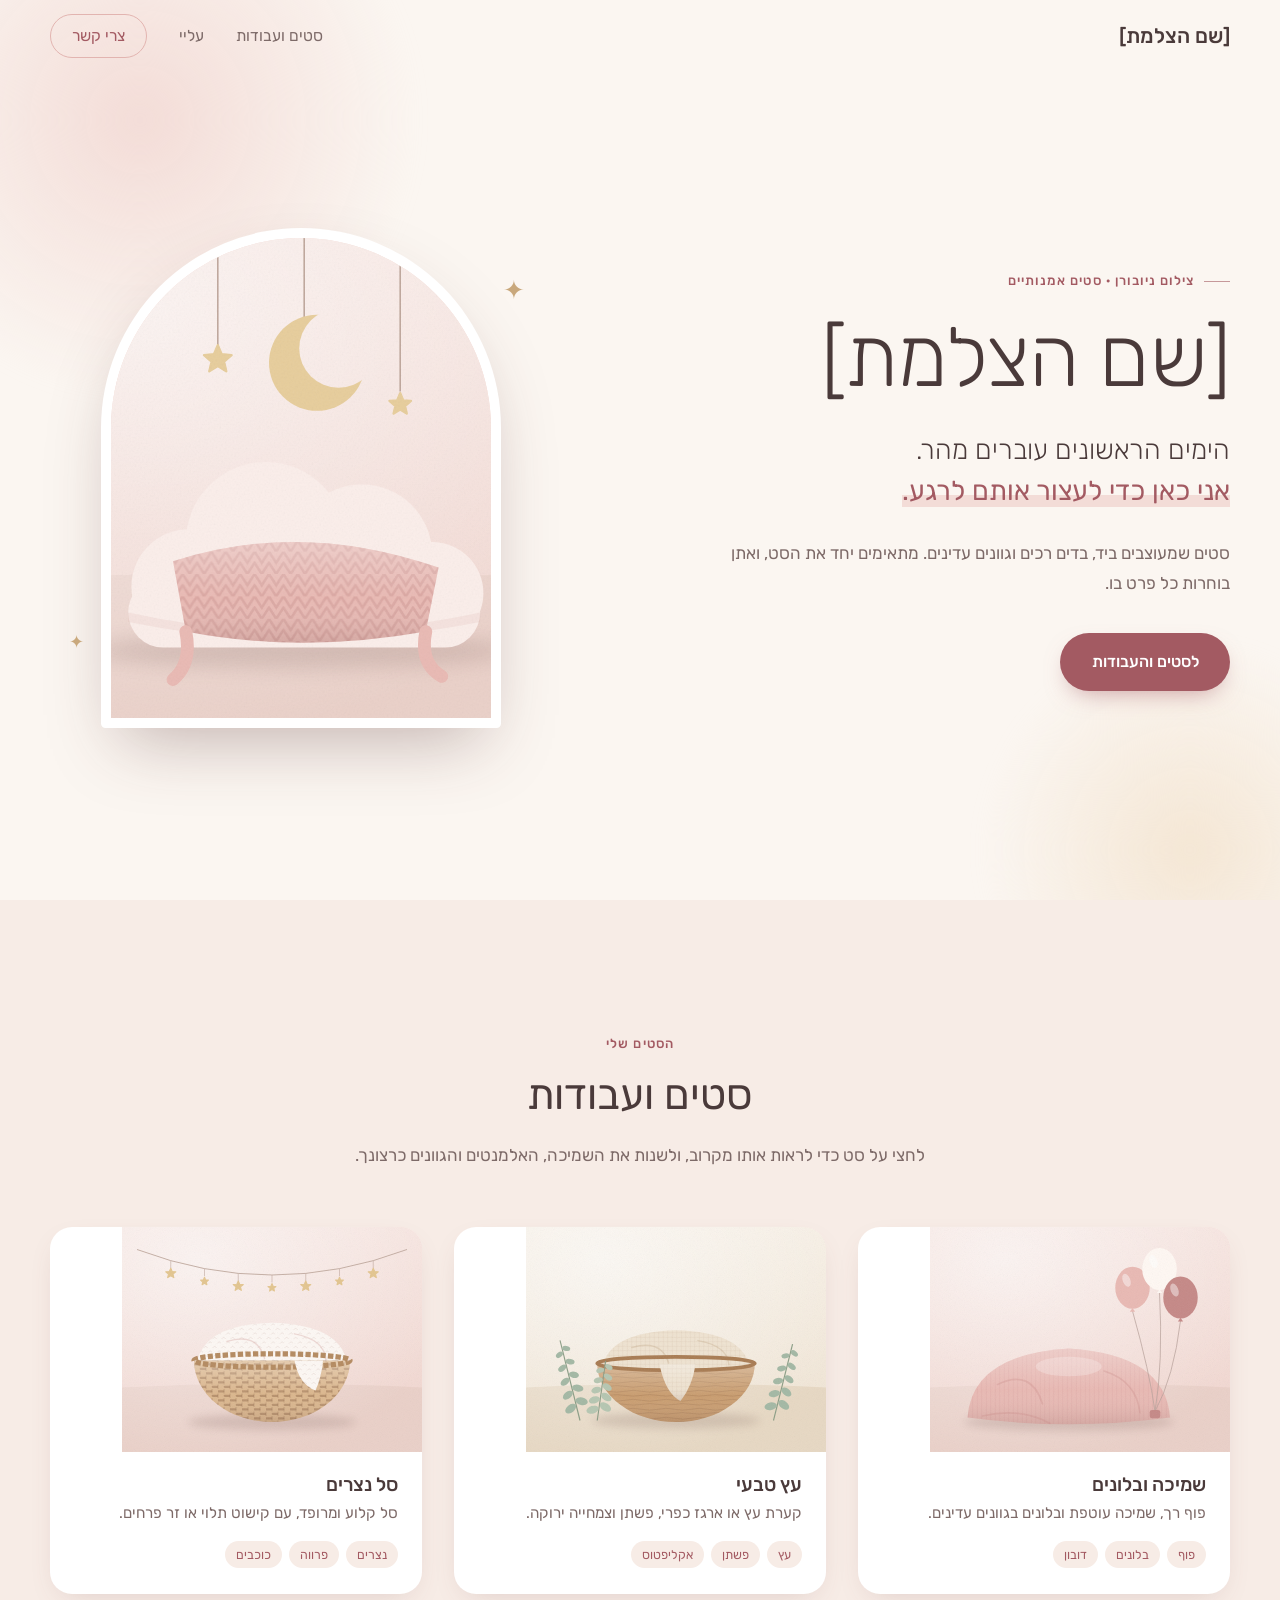
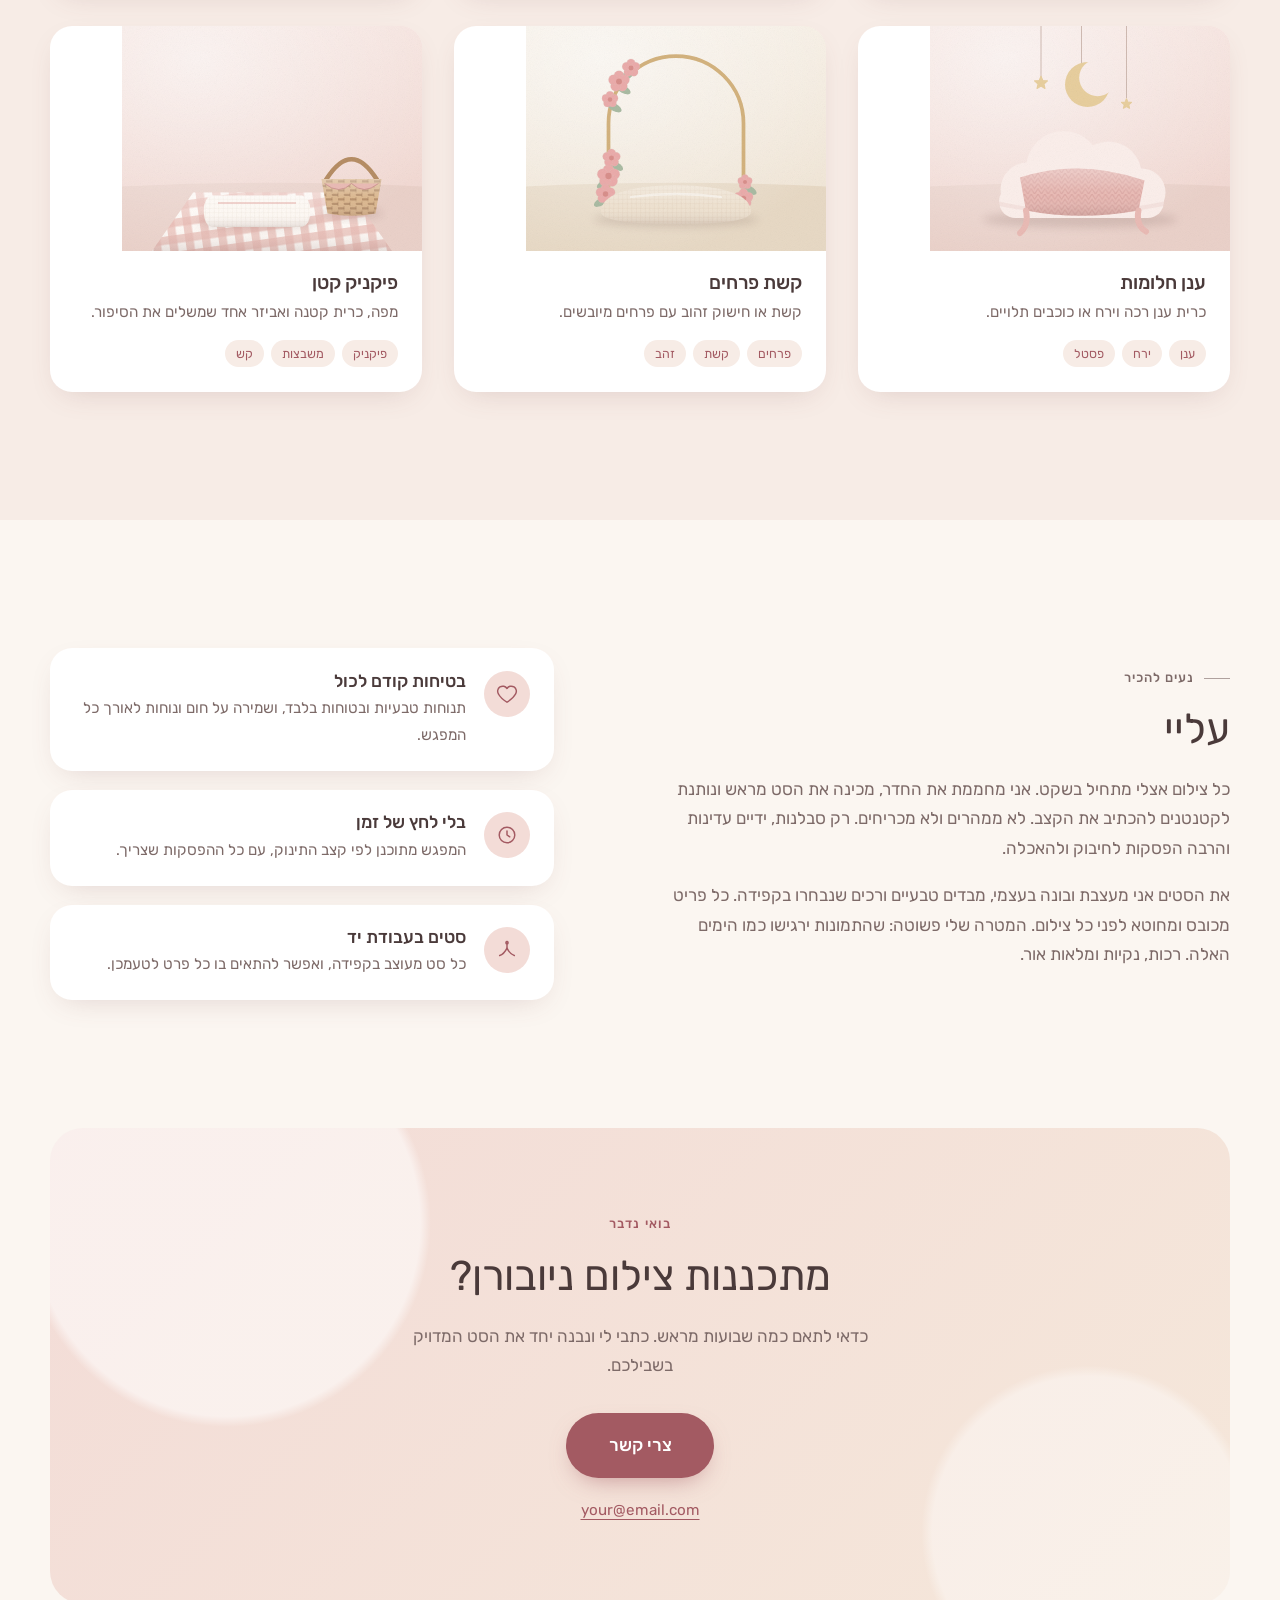
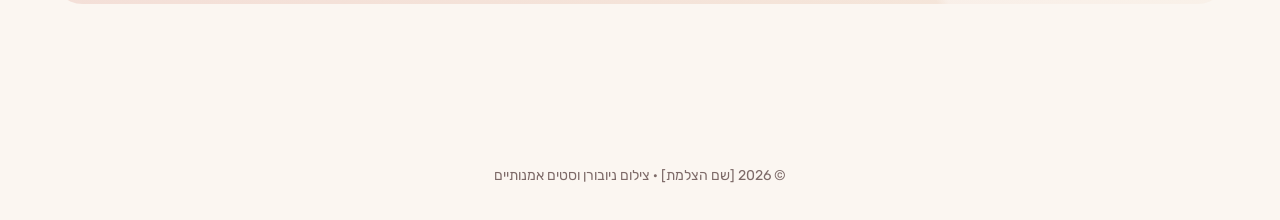
==== index.html @ 97e7984d "Add files via upload" ====
<!DOCTYPE html>
<html lang="he" dir="rtl">
<head>
  <meta charset="UTF-8">
  <meta name="viewport" content="width=device-width, initial-scale=1">
  <title>[שם הצלמת] | צילום ניובורן וסטים אמנותיים</title>
  <meta name="description" content="צילום ניובורן וסטים אמנותיים בעיצוב אישי – רגישות, סבלנות ותשומת לב לכל פרט.">
  <link rel="preconnect" href="https://fonts.googleapis.com">
  <link rel="preconnect" href="https://fonts.gstatic.com" crossorigin>
  <link href="https://fonts.googleapis.com/css2?family=Rubik:wght@300;400;500;600&display=swap" rel="stylesheet">
  <link rel="stylesheet" href="style.css">
</head>
<body>

  <!-- ===== תפריט עליון ===== -->
  <header class="site-header" id="top">
    <div class="container header-inner">
      <a href="#hero" class="brand" data-config="name">[שם הצלמת]</a>

      <button class="nav-toggle" aria-expanded="false" aria-controls="site-nav" aria-label="פתיחת תפריט">
        <span></span><span></span><span></span>
      </button>

      <nav class="site-nav" id="site-nav" aria-label="ניווט ראשי">
        <a href="#gallery">סטים ועבודות</a>
        <a href="#about">עליי</a>
        <a href="#contact" class="nav-cta">צרי קשר</a>
      </nav>
    </div>
  </header>

  <main>
    <!-- ===== פתיחה ===== -->
    <section class="hero" id="hero">
      <div class="hero-blob hero-blob--1" aria-hidden="true"></div>
      <div class="hero-blob hero-blob--2" aria-hidden="true"></div>

      <div class="container hero-inner">
        <div class="hero-text">
          <p class="eyebrow">צילום ניובורן · סטים אמנותיים</p>
          <h1 class="hero-title" data-config="name">[שם הצלמת]</h1>
          <p class="hero-lead">
            הימים הראשונים עוברים מהר.<br>
            <span class="hero-accent">אני כאן כדי לעצור אותם לרגע.</span>
          </p>
          <p class="hero-sub">
            סטים שמעוצבים ביד, בדים רכים וגוונים עדינים. מתאימים יחד את הסט, ואתן בוחרות כל פרט בו.
          </p>
          <a href="#gallery" class="btn btn-primary">לסטים והעבודות</a>
        </div>

        <div class="hero-art" aria-hidden="true">
          <div class="hero-arch" id="hero-art"></div>
          <span class="hero-star hero-star--1">✦</span>
          <span class="hero-star hero-star--2">✦</span>
        </div>
      </div>
    </section>

    <!-- ===== גלריה ===== -->
    <section class="section gallery" id="gallery">
      <div class="container">
        <header class="section-head">
          <p class="eyebrow">הסטים שלי</p>
          <h2>סטים ועבודות</h2>
          <p class="section-intro">
            לחצי על סט כדי לראות אותו מקרוב, ולשנות את השמיכה, האלמנטים והגוונים כרצונך.
          </p>
        </header>

        <div class="gallery-grid" id="gallery-grid">
          <!-- הכרטיסים נבנים אוטומטית מתוך script.js -->
        </div>
      </div>
    </section>

    <!-- ===== עליי ===== -->
    <section class="section about" id="about">
      <div class="container about-inner">
        <div class="about-text">
          <p class="eyebrow">נעים להכיר</p>
          <h2>עליי</h2>
          <p>
            כל צילום אצלי מתחיל בשקט. אני מחממת את החדר, מכינה את הסט מראש ונותנת לקטנטנים להכתיב את הקצב.
            לא ממהרים ולא מכריחים. רק סבלנות, ידיים עדינות והרבה הפסקות לחיבוק ולהאכלה.
          </p>
          <p>
            את הסטים אני מעצבת ובונה בעצמי, מבדים טבעיים ורכים שנבחרו בקפידה. כל פריט מכובס ומחוטא לפני כל צילום.
            המטרה שלי פשוטה: שהתמונות ירגישו כמו הימים האלה. רכות, נקיות ומלאות אור.
          </p>
        </div>

        <ul class="about-points">
          <li>
            <span class="point-icon" aria-hidden="true">
              <svg viewBox="0 0 24 24"><path d="M12 21s-7-4.5-9.3-9A5.3 5.3 0 0 1 12 6a5.3 5.3 0 0 1 9.3 6C19 16.5 12 21 12 21z"/></svg>
            </span>
            <div>
              <h3>בטיחות קודם לכול</h3>
              <p>תנוחות טבעיות ובטוחות בלבד, ושמירה על חום ונוחות לאורך כל המפגש.</p>
            </div>
          </li>
          <li>
            <span class="point-icon" aria-hidden="true">
              <svg viewBox="0 0 24 24"><circle cx="12" cy="12" r="8.5"/><path d="M12 7.5V12l3 2"/></svg>
            </span>
            <div>
              <h3>בלי לחץ של זמן</h3>
              <p>המפגש מתוכנן לפי קצב התינוק, עם כל ההפסקות שצריך.</p>
            </div>
          </li>
          <li>
            <span class="point-icon" aria-hidden="true">
              <svg viewBox="0 0 24 24"><path d="M4 18c4-1 6-4 8-8 2 4 4 7 8 8"/><path d="M12 10V4"/><circle cx="12" cy="4" r="1.2"/></svg>
            </span>
            <div>
              <h3>סטים בעבודת יד</h3>
              <p>כל סט מעוצב בקפידה, ואפשר להתאים בו כל פרט לטעמכן.</p>
            </div>
          </li>
        </ul>
      </div>
    </section>

    <!-- ===== צור קשר ===== -->
    <section class="section contact" id="contact">
      <div class="container contact-card">
        <p class="eyebrow">בואי נדבר</p>
        <h2>מתכננות צילום ניובורן?</h2>
        <p>
          כדאי לתאם כמה שבועות מראש. כתבי לי ונבנה יחד את הסט המדויק בשבילכם.
        </p>
        <a href="#" class="btn btn-primary btn-lg" id="contact-btn" data-mailto>צרי קשר</a>
        <p class="contact-mail"><a href="#" data-mailto data-config="email">your@email.com</a></p>
      </div>
    </section>
  </main>

  <footer class="site-footer">
    <div class="container">
      <p>© <span id="year"></span> <span data-config="name">[שם הצלמת]</span> · צילום ניובורן וסטים אמנותיים</p>
    </div>
  </footer>

  <!-- ===== חלונית מוגדלת (Modal) ===== -->
  <div class="modal" id="modal" hidden>
    <div class="modal-backdrop" data-close></div>
    <div class="modal-dialog" role="dialog" aria-modal="true" aria-labelledby="modal-title">
      <button class="modal-close" data-close aria-label="סגירת החלונית">
        <svg viewBox="0 0 24 24" aria-hidden="true"><path d="M6 6l12 12M18 6L6 18"/></svg>
      </button>

      <div class="modal-media">
        <div class="modal-visual" id="modal-visual"></div>
        <p class="modal-badge" id="modal-badge" aria-live="polite"></p>
      </div>

      <div class="modal-body">
        <p class="eyebrow" id="modal-eyebrow"></p>
        <h2 id="modal-title"></h2>
        <p class="modal-desc" id="modal-desc"></p>
        <ul class="modal-details" id="modal-details"></ul>

        <div class="customizer" id="customizer">
          <h3 class="customizer-title">התאימי את הסט</h3>
          <div id="customizer-groups"></div>
        </div>

        <div class="selection-summary">
          <span class="summary-label">הבחירות שלך:</span>
          <span id="selection-text" aria-live="polite"></span>
        </div>

        <div class="modal-actions">
          <a href="#" class="btn btn-primary" id="modal-cta">אהבתי את השילוב, לתיאום</a>
          <button type="button" class="btn btn-ghost" id="modal-reset">איפוס</button>
        </div>
      </div>
    </div>
  </div>

  <script src="script.js"></script>
</body>
</html>
---- style.css ----
/* =========================================================
   צילום ניובורן – עיצוב
   צבעים: שמנת, ורוד פודרה, ורוד עתיק
   גופן: אם הגופן "Ploni" מותקן במחשב הוא ייבחר ראשון,
         אחרת Rubik מ-Google Fonts (דומה באופיו).
   ========================================================= */

:root {
  --bg: #fbf6f1;          /* שמנת רגוע */
  --bg-alt: #f7ece6;      /* שמנת-ורדרד */
  --surface: #ffffff;
  --blush: #f3dcd7;       /* ורוד פודרה */
  --rose: #e2b4b0;        /* ורוד רך */
  --accent: #a35a62;      /* ורוד עתיק – צבע דגש */
  --accent-dark: #8a4850;
  --gold: #c9a87c;
  --text: #4a3a3a;
  --muted: #7d6a68;
  --line: #ecdcd5;

  --font: "Ploni", "Rubik", "Heebo", "Segoe UI", Arial, sans-serif;
  --radius: 22px;
  --radius-sm: 12px;
  --shadow: 0 10px 30px -12px rgba(122, 72, 72, .22);
  --shadow-lg: 0 30px 70px -20px rgba(90, 50, 50, .35);
  --header-h: 72px;
  --ease: cubic-bezier(.22, .8, .32, 1);
}

*,
*::before,
*::after { box-sizing: border-box; }

html {
  scroll-behavior: smooth;
  scroll-padding-top: var(--header-h);
  -webkit-text-size-adjust: 100%;
}

body {
  margin: 0;
  font-family: var(--font);
  font-weight: 400;
  font-size: 1.0625rem;
  line-height: 1.75;
  color: var(--text);
  background: var(--bg);
  -webkit-font-smoothing: antialiased;
}

body.no-scroll { overflow: hidden; }

img, svg { display: block; max-width: 100%; }

a { color: inherit; }

h1, h2, h3 {
  margin: 0 0 .5em;
  line-height: 1.2;
  font-weight: 500;
  color: var(--text);
}

h2 { font-size: clamp(1.9rem, 4vw, 2.6rem); font-weight: 400; }
h3 { font-size: 1.1rem; }

p { margin: 0 0 1em; }

.container {
  width: min(1180px, 100% - 2.5rem);
  margin-inline: auto;
}

.eyebrow {
  display: inline-block;
  margin-bottom: .9rem;
  font-size: .82rem;
  font-weight: 500;
  letter-spacing: .08em;
  color: var(--accent);
}

.eyebrow::before {
  content: "";
  display: inline-block;
  width: 26px;
  height: 1px;
  margin-inline-end: .6rem;
  vertical-align: middle;
  background: currentColor;
  opacity: .6;
}

/* ---------- כפתורים ---------- */
.btn {
  display: inline-flex;
  align-items: center;
  justify-content: center;
  gap: .5rem;
  padding: .85rem 1.9rem;
  border: 1.5px solid transparent;
  border-radius: 999px;
  font: inherit;
  font-weight: 500;
  font-size: 1rem;
  text-decoration: none;
  cursor: pointer;
  transition: background .25s var(--ease), color .25s var(--ease),
              transform .25s var(--ease), box-shadow .25s var(--ease);
}

.btn-primary {
  background: var(--accent);
  color: #fff;
  box-shadow: 0 10px 24px -10px rgba(163, 90, 98, .6);
}

.btn-primary:hover {
  background: var(--accent-dark);
  transform: translateY(-2px);
}

.btn-ghost {
  background: transparent;
  border-color: var(--line);
  color: var(--muted);
}

.btn-ghost:hover { border-color: var(--rose); color: var(--accent); }

.btn-lg { padding: 1rem 2.6rem; font-size: 1.1rem; }

:focus-visible {
  outline: 2px solid var(--accent);
  outline-offset: 3px;
  border-radius: 6px;
}

/* =========================================================
   תפריט עליון
   ========================================================= */
.site-header {
  position: fixed;
  inset: 0 0 auto 0;
  z-index: 50;
  height: var(--header-h);
  transition: background .3s var(--ease), box-shadow .3s var(--ease);
}

.site-header.is-scrolled {
  background: rgba(251, 246, 241, .9);
  -webkit-backdrop-filter: blur(10px);
  backdrop-filter: blur(10px);
  box-shadow: 0 1px 0 var(--line);
}

.header-inner {
  display: flex;
  align-items: center;
  justify-content: space-between;
  height: 100%;
}

.brand {
  font-size: 1.3rem;
  font-weight: 500;
  text-decoration: none;
  color: var(--text);
}

.site-nav {
  display: flex;
  align-items: center;
  gap: 2rem;
}

.site-nav a {
  position: relative;
  font-size: .98rem;
  text-decoration: none;
  color: var(--muted);
  transition: color .2s;
}

.site-nav a:not(.nav-cta)::after {
  content: "";
  position: absolute;
  inset-inline: 0;
  bottom: -4px;
  height: 1.5px;
  background: var(--accent);
  transform: scaleX(0);
  transition: transform .3s var(--ease);
}

.site-nav a:hover { color: var(--accent); }
.site-nav a:hover::after { transform: scaleX(1); }

.site-nav .nav-cta {
  padding: .45rem 1.3rem;
  border: 1.5px solid var(--rose);
  border-radius: 999px;
  color: var(--accent);
}

.site-nav .nav-cta:hover { background: var(--accent); border-color: var(--accent); color: #fff; }

.nav-toggle {
  display: none;
  width: 44px;
  height: 44px;
  padding: 0;
  border: 0;
  background: none;
  cursor: pointer;
}

.nav-toggle span {
  display: block;
  width: 22px;
  height: 1.5px;
  margin: 5px auto;
  background: var(--text);
  transition: transform .3s var(--ease), opacity .2s;
}

.nav-toggle[aria-expanded="true"] span:nth-child(1) { transform: translateY(6.5px) rotate(45deg); }
.nav-toggle[aria-expanded="true"] span:nth-child(2) { opacity: 0; }
.nav-toggle[aria-expanded="true"] span:nth-child(3) { transform: translateY(-6.5px) rotate(-45deg); }

/* =========================================================
   פתיחה
   ========================================================= */
.hero {
  position: relative;
  overflow: hidden;
  min-height: 100vh;
  min-height: 100svh;
  display: flex;
  align-items: center;
  padding: calc(var(--header-h) + 3rem) 0 4rem;
}

.hero-blob {
  position: absolute;
  border-radius: 50%;
  filter: blur(10px);
  pointer-events: none;
}

.hero-blob--1 {
  width: 560px; height: 560px;
  top: -160px; left: -140px;
  background: radial-gradient(circle, var(--blush) 0%, rgba(243, 220, 215, 0) 70%);
}

.hero-blob--2 {
  width: 420px; height: 420px;
  bottom: -160px; right: -120px;
  background: radial-gradient(circle, #f4e6d4 0%, rgba(244, 230, 212, 0) 70%);
}

.hero-inner {
  position: relative;
  display: grid;
  grid-template-columns: 1.1fr .9fr;
  align-items: center;
  gap: 4rem;
}

.hero-title {
  font-size: clamp(2.8rem, 7vw, 5.2rem);
  font-weight: 300;
  letter-spacing: -.01em;
  margin-bottom: 1.4rem;
}

.hero-lead {
  font-size: clamp(1.3rem, 2.4vw, 1.7rem);
  font-weight: 300;
  line-height: 1.5;
}

.hero-accent {
  position: relative;
  color: var(--accent);
  font-weight: 400;
  background: linear-gradient(transparent 62%, var(--blush) 62%);
}

.hero-sub {
  max-width: 34rem;
  margin-bottom: 2.2rem;
  color: var(--muted);
}

.hero-art {
  position: relative;
  justify-self: center;
  width: min(100%, 400px);
}

.hero-arch {
  aspect-ratio: 4 / 5;
  overflow: hidden;
  border-radius: 999px 999px var(--radius) var(--radius);
  box-shadow: var(--shadow-lg);
  border: 10px solid var(--surface);
  background: var(--blush);
}

.hero-arch svg { width: 100%; height: 100%; }

.hero-star {
  position: absolute;
  color: var(--gold);
  animation: twinkle 3.5s ease-in-out infinite;
}

.hero-star--1 { top: 8%; right: -6%; font-size: 1.6rem; }
.hero-star--2 { bottom: 14%; left: -8%; font-size: 1.1rem; animation-delay: 1.2s; }

@keyframes twinkle {
  0%, 100% { opacity: .35; transform: scale(.85); }
  50% { opacity: 1; transform: scale(1.1); }
}

/* =========================================================
   אזורים כלליים
   ========================================================= */
.section { padding: clamp(4.5rem, 10vw, 8rem) 0; }

.section-head {
  max-width: 40rem;
  margin: 0 auto 3.5rem;
  text-align: center;
}

.section-head .eyebrow::before { display: none; }

.section-intro { color: var(--muted); }

/* =========================================================
   גלריה
   ========================================================= */
.gallery { background: var(--bg-alt); }

.gallery-grid {
  display: grid;
  grid-template-columns: repeat(3, 1fr);
  gap: 2rem;
}

.work-card {
  display: flex;
  flex-direction: column;
  width: 100%;
  padding: 0;
  border: 0;
  border-radius: var(--radius);
  overflow: hidden;
  background: var(--surface);
  box-shadow: var(--shadow);
  font: inherit;
  color: inherit;
  text-align: right;
  cursor: pointer;
  transition: transform .4s var(--ease), box-shadow .4s var(--ease);
  opacity: 0;
  transform: translateY(24px);
}

.work-card.is-visible { opacity: 1; transform: none; }

.work-card:hover,
.work-card:focus-visible {
  transform: translateY(-6px);
  box-shadow: var(--shadow-lg);
}

.card-media {
  position: relative;
  aspect-ratio: 4 / 3;
  overflow: hidden;
  background: var(--blush);
}

.card-media > svg,
.card-media > img,
.modal-visual > svg,
.modal-visual > img {
  width: 100%;
  height: 100%;
  object-fit: cover;
  transition: transform .8s var(--ease);
}

.work-card:hover .card-media > * { transform: scale(1.05); }

.card-media .card-hint {
  position: absolute;
  bottom: 12px;
  left: 12px;
  padding: .3rem .85rem;
  border-radius: 999px;
  background: rgba(255, 255, 255, .88);
  font-size: .8rem;
  color: var(--accent);
  opacity: 0;
  transform: translateY(6px);
  transition: opacity .3s, transform .3s var(--ease);
}

.work-card:hover .card-hint,
.work-card:focus-visible .card-hint { opacity: 1; transform: none; }

.card-body { padding: 1.3rem 1.5rem 1.6rem; }

.card-body h3 { margin-bottom: .3rem; font-size: 1.2rem; }

.card-body p { margin: 0; font-size: .95rem; color: var(--muted); }

.card-tags {
  display: flex;
  flex-wrap: wrap;
  gap: .4rem;
  margin-top: .9rem;
}

.card-tags span {
  padding: .15rem .7rem;
  border-radius: 999px;
  background: var(--bg-alt);
  font-size: .78rem;
  color: var(--accent);
}

/* =========================================================
   עליי
   ========================================================= */
.about-inner {
  display: grid;
  grid-template-columns: 1.2fr 1fr;
  gap: 4.5rem;
  align-items: center;
}

.about-text p { color: var(--muted); max-width: 36rem; }

.about-points {
  display: grid;
  gap: 1.2rem;
  margin: 0;
  padding: 0;
  list-style: none;
}

.about-points li {
  display: flex;
  gap: 1.1rem;
  align-items: flex-start;
  padding: 1.4rem 1.5rem;
  border-radius: var(--radius);
  background: var(--surface);
  box-shadow: var(--shadow);
}

.about-points h3 { margin-bottom: .2rem; }
.about-points p { margin: 0; font-size: .95rem; color: var(--muted); }

.point-icon {
  flex: none;
  display: grid;
  place-items: center;
  width: 46px;
  height: 46px;
  border-radius: 50%;
  background: var(--blush);
}

.point-icon svg {
  width: 22px;
  height: 22px;
  fill: none;
  stroke: var(--accent);
  stroke-width: 1.6;
  stroke-linecap: round;
  stroke-linejoin: round;
}

/* =========================================================
   צור קשר
   ========================================================= */
.contact { padding-top: 0; }

.contact-card {
  position: relative;
  overflow: hidden;
  padding: clamp(3rem, 7vw, 5rem) 1.5rem;
  border-radius: calc(var(--radius) * 1.5);
  background:
    radial-gradient(circle at 15% 20%, rgba(255, 255, 255, .55) 0 18%, transparent 19%),
    radial-gradient(circle at 88% 85%, rgba(255, 255, 255, .4) 0 14%, transparent 15%),
    linear-gradient(135deg, var(--blush), #f5e7da);
  text-align: center;
}

.contact-card .eyebrow::before { display: none; }

.contact-card > p:not(.eyebrow):not(.contact-mail) {
  max-width: 32rem;
  margin: 0 auto 2rem;
  color: var(--muted);
}

.contact-mail { margin: 1.2rem 0 0; font-size: .95rem; }
.contact-mail a { color: var(--accent); text-underline-offset: 4px; }

.site-footer {
  padding: 2rem 0;
  text-align: center;
  font-size: .88rem;
  color: var(--muted);
}

.site-footer p { margin: 0; }

/* =========================================================
   חלונית מוגדלת
   ========================================================= */
.modal {
  position: fixed;
  inset: 0;
  z-index: 100;
  display: grid;
  place-items: center;
  padding: 1.5rem;
}

.modal[hidden] { display: none; }

.modal-backdrop {
  position: absolute;
  inset: 0;
  background: rgba(74, 52, 52, .45);
  -webkit-backdrop-filter: blur(6px);
  backdrop-filter: blur(6px);
  animation: fadeIn .3s var(--ease);
}

.modal-dialog {
  position: relative;
  display: grid;
  grid-template-columns: 1.15fr 1fr;
  width: min(1100px, 100%);
  max-height: calc(100vh - 3rem);
  max-height: calc(100dvh - 3rem);
  overflow: hidden;
  border-radius: calc(var(--radius) * 1.2);
  background: var(--bg);
  box-shadow: var(--shadow-lg);
  animation: popIn .4s var(--ease);
}

.modal.is-closing .modal-backdrop { animation: fadeOut .25s forwards; }
.modal.is-closing .modal-dialog { animation: popOut .25s forwards; }

@keyframes fadeIn { from { opacity: 0; } }
@keyframes fadeOut { to { opacity: 0; } }
@keyframes popIn { from { opacity: 0; transform: translateY(20px) scale(.97); } }
@keyframes popOut { to { opacity: 0; transform: translateY(14px) scale(.98); } }

.modal-close {
  position: absolute;
  top: 14px;
  left: 14px;
  z-index: 2;
  display: grid;
  place-items: center;
  width: 42px;
  height: 42px;
  border: 0;
  border-radius: 50%;
  background: rgba(255, 255, 255, .92);
  box-shadow: var(--shadow);
  cursor: pointer;
  transition: transform .25s var(--ease), background .2s;
}

.modal-close:hover { transform: rotate(90deg); background: #fff; }

.modal-close svg {
  width: 18px;
  height: 18px;
  fill: none;
  stroke: var(--text);
  stroke-width: 1.8;
  stroke-linecap: round;
}

.modal-media {
  display: flex;
  flex-direction: column;
  justify-content: center;
  gap: 1rem;
  padding: 2.4rem 2rem;
  background: var(--bg-alt);
}

.modal-visual {
  position: relative;
  width: 100%;
  aspect-ratio: 4 / 3;
  overflow: hidden;
  border-radius: var(--radius);
  background: var(--blush);
  box-shadow: var(--shadow);
}

.modal-visual.is-updating > * { animation: swapIn .45s var(--ease); }

@keyframes swapIn { from { opacity: .35; filter: blur(4px); } }

.modal-badge {
  margin: 0;
  font-size: .85rem;
  text-align: center;
  color: var(--muted);
}

.modal-body {
  overflow-y: auto;
  padding: 2.6rem 2.4rem 2.2rem;
  overscroll-behavior: contain;
}

.modal-body h2 { font-size: clamp(1.6rem, 3vw, 2.1rem); }

.modal-desc { color: var(--muted); }

.modal-details {
  display: flex;
  flex-wrap: wrap;
  gap: .5rem 1.4rem;
  margin: 0 0 1.6rem;
  padding: 0;
  list-style: none;
  font-size: .9rem;
}

.modal-details li::before {
  content: "✦";
  margin-inline-end: .4rem;
  font-size: .7rem;
  color: var(--gold);
}

/* ---------- מנגנון ההתאמה ---------- */
.customizer {
  padding: 1.4rem 1.4rem .4rem;
  border-radius: var(--radius);
  background: var(--surface);
  border: 1px solid var(--line);
}

.customizer-title {
  margin-bottom: 1rem;
  font-size: 1rem;
  color: var(--accent);
}

.option-group {
  margin: 0 0 1.1rem;
  padding: 0;
  border: 0;
}

.option-group legend {
  margin-bottom: .55rem;
  padding: 0;
  font-size: .9rem;
  font-weight: 500;
}

.option-choices {
  display: flex;
  flex-wrap: wrap;
  gap: .5rem;
}

.chip { position: relative; }

.chip input {
  position: absolute;
  opacity: 0;
  pointer-events: none;
}

.chip span {
  display: inline-flex;
  align-items: center;
  gap: .45rem;
  padding: .45rem 1rem;
  border: 1.5px solid var(--line);
  border-radius: 999px;
  background: var(--bg);
  font-size: .9rem;
  cursor: pointer;
  user-select: none;
  transition: border-color .2s, background .2s, color .2s;
}

.chip span:hover { border-color: var(--rose); }

.chip input:checked + span {
  border-color: var(--accent);
  background: var(--accent);
  color: #fff;
}

.chip input:focus-visible + span {
  outline: 2px solid var(--accent);
  outline-offset: 2px;
}

.swatch {
  width: 14px;
  height: 14px;
  border-radius: 50%;
  border: 1px solid rgba(0, 0, 0, .1);
}

.selection-summary {
  margin: 1.3rem 0 1.5rem;
  padding: .9rem 1.1rem;
  border-radius: var(--radius-sm);
  background: var(--bg-alt);
  font-size: .92rem;
}

.summary-label { font-weight: 500; margin-inline-end: .35rem; color: var(--accent); }

.modal-actions {
  display: flex;
  flex-wrap: wrap;
  gap: .75rem;
}

/* =========================================================
   רספונסיביות
   ========================================================= */
@media (max-width: 1024px) {
  .gallery-grid { grid-template-columns: repeat(2, 1fr); }
  .hero-inner { gap: 2.5rem; }
  .about-inner { gap: 3rem; }
}

@media (max-width: 860px) {
  .modal { padding: 0; align-items: end; }

  .modal-dialog {
    grid-template-columns: 1fr;
    grid-template-rows: auto 1fr;
    max-height: 94vh;
    max-height: 94dvh;
    border-radius: calc(var(--radius) * 1.2) calc(var(--radius) * 1.2) 0 0;
  }

  .modal-media { padding: 3.6rem 1.2rem .8rem; gap: .6rem; }
  .modal-visual { width: min(100%, 52vh); margin-inline: auto; }
  .modal-body { padding: 1.4rem 1.4rem 2rem; }
  .modal-badge { font-size: .8rem; }
  .modal-close { top: 10px; left: 10px; }

  .about-inner { grid-template-columns: 1fr; }
}

@media (max-width: 760px) {
  :root { --header-h: 64px; }

  .nav-toggle { display: block; }

  .site-nav {
    position: absolute;
    top: var(--header-h);
    inset-inline: 0;
    flex-direction: column;
    gap: 0;
    padding: .5rem 1.25rem 1.25rem;
    background: rgba(251, 246, 241, .97);
    box-shadow: 0 16px 30px -18px rgba(90, 50, 50, .35);
    opacity: 0;
    visibility: hidden;
    transform: translateY(-8px);
    transition: opacity .25s, transform .25s var(--ease), visibility .25s;
  }

  .site-nav.is-open { opacity: 1; visibility: visible; transform: none; }

  .site-nav a {
    width: 100%;
    padding: .9rem 0;
    border-bottom: 1px solid var(--line);
  }

  .site-nav a::after { display: none; }

  .site-nav .nav-cta {
    margin-top: 1rem;
    padding: .75rem;
    border-bottom: 1.5px solid var(--rose);
    text-align: center;
  }

  .site-header.menu-open { background: rgba(251, 246, 241, .97); }

  .hero { min-height: auto; padding-top: calc(var(--header-h) + 2.5rem); }

  .hero-inner { grid-template-columns: 1fr; text-align: center; }
  .hero-sub { margin-inline: auto; }
  .hero-text .eyebrow::before { display: none; }
  .hero-art { width: min(78%, 320px); order: -1; }

  .gallery-grid { grid-template-columns: 1fr; gap: 1.5rem; }
}

@media (max-width: 420px) {
  .container { width: calc(100% - 2rem); }
  .modal-actions .btn { flex: 1 1 100%; }
}

/* כבוד להעדפת צמצום אנימציות */
@media (prefers-reduced-motion: reduce) {
  html { scroll-behavior: auto; }
  *,
  *::before,
  *::after {
    animation-duration: .01ms !important;
    animation-iteration-count: 1 !important;
    transition-duration: .01ms !important;
  }
  .work-card { opacity: 1; transform: none; }
}
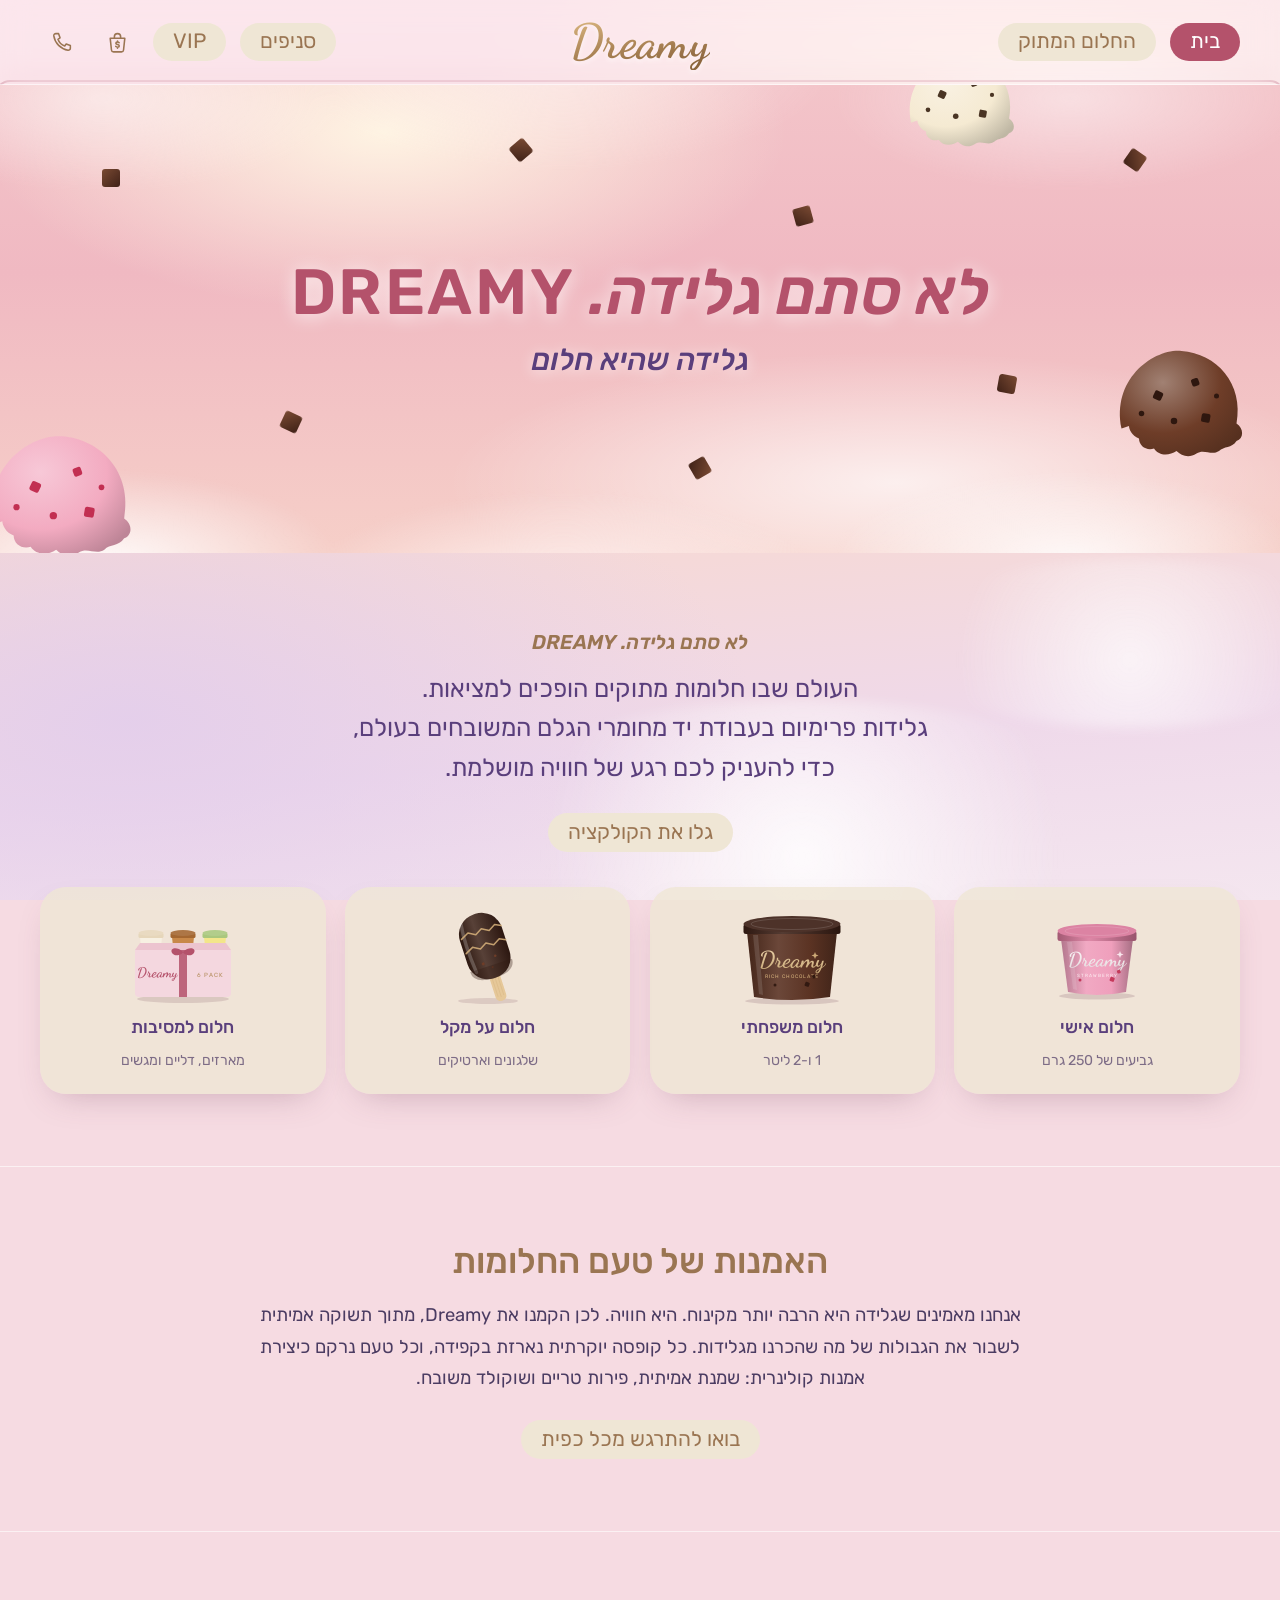
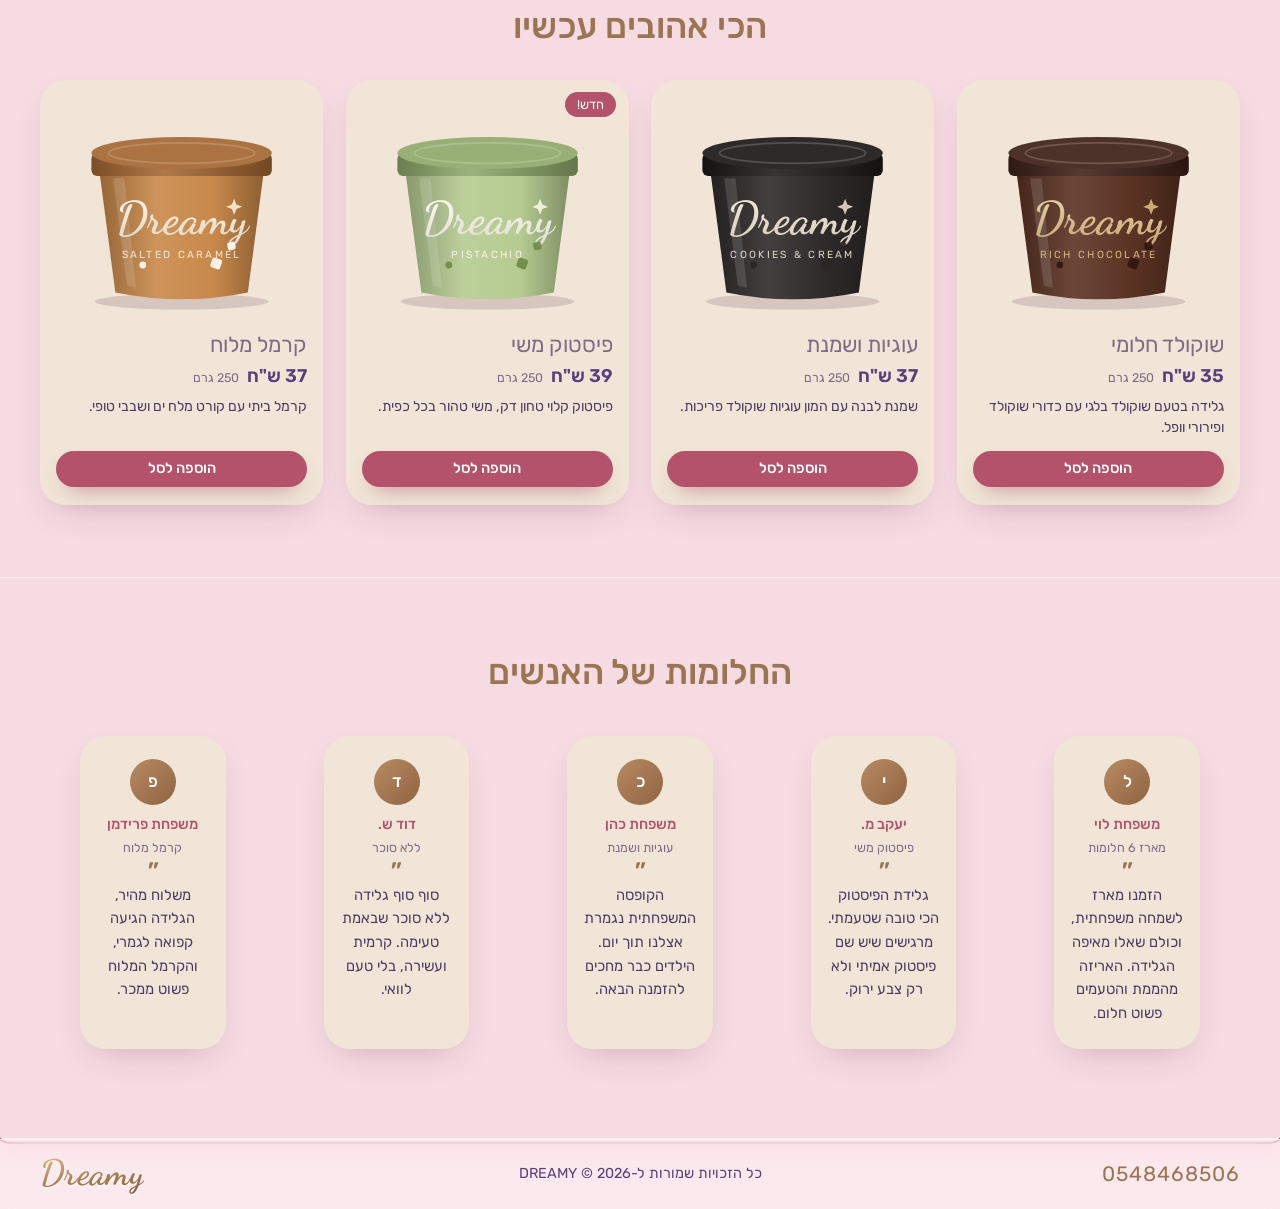
==== commit ccd2d23f: "החלפת האתר לאתר המכירות של Dreamy דף בית, חנות עם סינון ומיון, עמודי מוצר, מארזים עם בחירת טעמים, סל" ====
--- a/index.html
+++ b/index.html
@@ -3,181 +3,110 @@
 <head>
   <meta charset="UTF-8">
   <meta name="viewport" content="width=device-width, initial-scale=1">
-  <title>[שם הצלמת] | צילום ניובורן וסטים אמנותיים</title>
-  <meta name="description" content="צילום ניובורן וסטים אמנותיים בעיצוב אישי – רגישות, סבלנות ותשומת לב לכל פרט.">
+  <title>Dreamy | לא סתם גלידה. גלידה שהיא חלום</title>
+  <meta name="description" content="Dreamy – גלידות פרימיום בעבודת יד: גביעים אישיים, קופסאות משפחתיות, שלגונים ומארזים למסיבות. הזמינו אונליין.">
   <link rel="preconnect" href="https://fonts.googleapis.com">
   <link rel="preconnect" href="https://fonts.gstatic.com" crossorigin>
-  <link href="https://fonts.googleapis.com/css2?family=Rubik:wght@300;400;500;600&display=swap" rel="stylesheet">
+  <link href="https://fonts.googleapis.com/css2?family=Dancing+Script:wght@600;700&family=Rubik:ital,wght@0,300;0,400;0,500;0,600;1,500;1,600&display=swap" rel="stylesheet">
   <link rel="stylesheet" href="style.css">
 </head>
 <body>
 
+  <!-- שמיים ועננים ברקע -->
+  <div class="sky" aria-hidden="true">
+    <span class="cloud c1"></span><span class="cloud c2"></span><span class="cloud c3"></span>
+    <span class="cloud c4"></span><span class="cloud c5"></span>
+  </div>
+
   <!-- ===== תפריט עליון ===== -->
-  <header class="site-header" id="top">
-    <div class="container header-inner">
-      <a href="#hero" class="brand" data-config="name">[שם הצלמת]</a>
+  <header class="site-header">
+    <div class="header-inner">
+      <nav class="nav nav-start" aria-label="ניווט ראשי">
+        <a href="#home" class="pill" data-route="home">בית</a>
+        <a href="#shop" class="pill" data-route="shop">החלום המתוק</a>
+      </nav>
 
-      <button class="nav-toggle" aria-expanded="false" aria-controls="site-nav" aria-label="פתיחת תפריט">
-        <span></span><span></span><span></span>
-      </button>
+      <a href="#home" class="logo" aria-label="Dreamy – לדף הבית">
+        <span class="logo-text">Dreamy</span>
+      </a>
 
-      <nav class="site-nav" id="site-nav" aria-label="ניווט ראשי">
-        <a href="#gallery">סטים ועבודות</a>
-        <a href="#about">עליי</a>
-        <a href="#contact" class="nav-cta">צרי קשר</a>
+      <nav class="nav nav-end" aria-label="ניווט משני">
+        <a href="#branches" class="pill" data-route="branches">סניפים</a>
+        <a href="#vip" class="pill" data-route="vip">VIP</a>
+        <button type="button" class="icon-btn" id="cart-btn" aria-label="סל הקניות">
+          <svg viewBox="0 0 24 24" aria-hidden="true"><path d="M5 8h14l-1.2 11.2a2 2 0 0 1-2 1.8H8.2a2 2 0 0 1-2-1.8L5 8z"/><path d="M9 8V6.5a3 3 0 0 1 6 0V8"/><path d="M13.6 12.2c-.4-.5-1-.7-1.6-.7-.9 0-1.6.5-1.6 1.2 0 1.6 3.3.9 3.3 2.6 0 .7-.8 1.2-1.7 1.2-.7 0-1.3-.3-1.7-.8M12 10.6v.9M12 16.5v.9"/></svg>
+          <span class="badge" id="cart-count" hidden>0</span>
+        </button>
+        <a href="#" class="icon-btn" data-phone aria-label="התקשרו אלינו">
+          <svg viewBox="0 0 24 24" aria-hidden="true"><path d="M6.6 3.5h2.6l1.4 4-2 1.4a11 11 0 0 0 6.5 6.5l1.4-2 4 1.4v2.6a2 2 0 0 1-2.2 2A16.5 16.5 0 0 1 4.6 5.7a2 2 0 0 1 2-2.2z"/></svg>
+        </a>
+        <button type="button" class="icon-btn menu-btn" id="menu-btn" aria-expanded="false" aria-controls="mobile-nav" aria-label="פתיחת תפריט">
+          <svg viewBox="0 0 24 24" aria-hidden="true"><path d="M4 7h16M4 12h16M4 17h16"/></svg>
+        </button>
       </nav>
     </div>
+
+    <nav class="mobile-nav" id="mobile-nav" aria-label="תפריט נייד">
+      <a href="#home" class="pill" data-route="home">בית</a>
+      <a href="#shop" class="pill" data-route="shop">החלום המתוק</a>
+      <a href="#branches" class="pill" data-route="branches">סניפים</a>
+      <a href="#vip" class="pill" data-route="vip">VIP</a>
+    </nav>
   </header>
 
-  <main>
-    <!-- ===== פתיחה ===== -->
-    <section class="hero" id="hero">
-      <div class="hero-blob hero-blob--1" aria-hidden="true"></div>
-      <div class="hero-blob hero-blob--2" aria-hidden="true"></div>
+  <!-- ===== תוכן הדף (נבנה מתוך script.js) ===== -->
+  <main id="view" tabindex="-1"></main>
 
-      <div class="container hero-inner">
-        <div class="hero-text">
-          <p class="eyebrow">צילום ניובורן · סטים אמנותיים</p>
-          <h1 class="hero-title" data-config="name">[שם הצלמת]</h1>
-          <p class="hero-lead">
-            הימים הראשונים עוברים מהר.<br>
-            <span class="hero-accent">אני כאן כדי לעצור אותם לרגע.</span>
-          </p>
-          <p class="hero-sub">
-            סטים שמעוצבים ביד, בדים רכים וגוונים עדינים. מתאימים יחד את הסט, ואתן בוחרות כל פרט בו.
-          </p>
-          <a href="#gallery" class="btn btn-primary">לסטים והעבודות</a>
-        </div>
-
-        <div class="hero-art" aria-hidden="true">
-          <div class="hero-arch" id="hero-art"></div>
-          <span class="hero-star hero-star--1">✦</span>
-          <span class="hero-star hero-star--2">✦</span>
-        </div>
-      </div>
-    </section>
-
-    <!-- ===== גלריה ===== -->
-    <section class="section gallery" id="gallery">
-      <div class="container">
-        <header class="section-head">
-          <p class="eyebrow">הסטים שלי</p>
-          <h2>סטים ועבודות</h2>
-          <p class="section-intro">
-            לחצי על סט כדי לראות אותו מקרוב, ולשנות את השמיכה, האלמנטים והגוונים כרצונך.
-          </p>
-        </header>
-
-        <div class="gallery-grid" id="gallery-grid">
-          <!-- הכרטיסים נבנים אוטומטית מתוך script.js -->
-        </div>
-      </div>
-    </section>
-
-    <!-- ===== עליי ===== -->
-    <section class="section about" id="about">
-      <div class="container about-inner">
-        <div class="about-text">
-          <p class="eyebrow">נעים להכיר</p>
-          <h2>עליי</h2>
-          <p>
-            כל צילום אצלי מתחיל בשקט. אני מחממת את החדר, מכינה את הסט מראש ונותנת לקטנטנים להכתיב את הקצב.
-            לא ממהרים ולא מכריחים. רק סבלנות, ידיים עדינות והרבה הפסקות לחיבוק ולהאכלה.
-          </p>
-          <p>
-            את הסטים אני מעצבת ובונה בעצמי, מבדים טבעיים ורכים שנבחרו בקפידה. כל פריט מכובס ומחוטא לפני כל צילום.
-            המטרה שלי פשוטה: שהתמונות ירגישו כמו הימים האלה. רכות, נקיות ומלאות אור.
-          </p>
-        </div>
-
-        <ul class="about-points">
-          <li>
-            <span class="point-icon" aria-hidden="true">
-              <svg viewBox="0 0 24 24"><path d="M12 21s-7-4.5-9.3-9A5.3 5.3 0 0 1 12 6a5.3 5.3 0 0 1 9.3 6C19 16.5 12 21 12 21z"/></svg>
-            </span>
-            <div>
-              <h3>בטיחות קודם לכול</h3>
-              <p>תנוחות טבעיות ובטוחות בלבד, ושמירה על חום ונוחות לאורך כל המפגש.</p>
-            </div>
-          </li>
-          <li>
-            <span class="point-icon" aria-hidden="true">
-              <svg viewBox="0 0 24 24"><circle cx="12" cy="12" r="8.5"/><path d="M12 7.5V12l3 2"/></svg>
-            </span>
-            <div>
-              <h3>בלי לחץ של זמן</h3>
-              <p>המפגש מתוכנן לפי קצב התינוק, עם כל ההפסקות שצריך.</p>
-            </div>
-          </li>
-          <li>
-            <span class="point-icon" aria-hidden="true">
-              <svg viewBox="0 0 24 24"><path d="M4 18c4-1 6-4 8-8 2 4 4 7 8 8"/><path d="M12 10V4"/><circle cx="12" cy="4" r="1.2"/></svg>
-            </span>
-            <div>
-              <h3>סטים בעבודת יד</h3>
-              <p>כל סט מעוצב בקפידה, ואפשר להתאים בו כל פרט לטעמכן.</p>
-            </div>
-          </li>
-        </ul>
-      </div>
-    </section>
-
-    <!-- ===== צור קשר ===== -->
-    <section class="section contact" id="contact">
-      <div class="container contact-card">
-        <p class="eyebrow">בואי נדבר</p>
-        <h2>מתכננות צילום ניובורן?</h2>
-        <p>
-          כדאי לתאם כמה שבועות מראש. כתבי לי ונבנה יחד את הסט המדויק בשבילכם.
-        </p>
-        <a href="#" class="btn btn-primary btn-lg" id="contact-btn" data-mailto>צרי קשר</a>
-        <p class="contact-mail"><a href="#" data-mailto data-config="email">your@email.com</a></p>
-      </div>
-    </section>
-  </main>
-
+  <!-- ===== כותרת תחתונה ===== -->
   <footer class="site-footer">
-    <div class="container">
-      <p>© <span id="year"></span> <span data-config="name">[שם הצלמת]</span> · צילום ניובורן וסטים אמנותיים</p>
+    <div class="footer-inner">
+      <a href="#" class="footer-phone" data-phone data-config="phone">0548468506</a>
+      <p>כל הזכויות שמורות ל-DREAMY © <span id="year"></span></p>
+      <a href="#home" class="logo logo-sm" aria-label="Dreamy"><span class="logo-text">Dreamy</span></a>
     </div>
   </footer>
 
-  <!-- ===== חלונית מוגדלת (Modal) ===== -->
-  <div class="modal" id="modal" hidden>
-    <div class="modal-backdrop" data-close></div>
-    <div class="modal-dialog" role="dialog" aria-modal="true" aria-labelledby="modal-title">
-      <button class="modal-close" data-close aria-label="סגירת החלונית">
-        <svg viewBox="0 0 24 24" aria-hidden="true"><path d="M6 6l12 12M18 6L6 18"/></svg>
-      </button>
+  <!-- ===== סל קניות ===== -->
+  <div class="drawer" id="cart" hidden>
+    <div class="drawer-backdrop" data-close-cart></div>
+    <aside class="drawer-panel" role="dialog" aria-modal="true" aria-labelledby="cart-title">
+      <header class="drawer-head">
+        <h2 id="cart-title">הסל המתוק שלי</h2>
+        <button type="button" class="close-btn" data-close-cart aria-label="סגירת הסל">
+          <svg viewBox="0 0 24 24" aria-hidden="true"><path d="M6 6l12 12M18 6L6 18"/></svg>
+        </button>
+      </header>
 
-      <div class="modal-media">
-        <div class="modal-visual" id="modal-visual"></div>
-        <p class="modal-badge" id="modal-badge" aria-live="polite"></p>
-      </div>
+      <div class="drawer-body" id="cart-items"></div>
 
-      <div class="modal-body">
-        <p class="eyebrow" id="modal-eyebrow"></p>
-        <h2 id="modal-title"></h2>
-        <p class="modal-desc" id="modal-desc"></p>
-        <ul class="modal-details" id="modal-details"></ul>
-
-        <div class="customizer" id="customizer">
-          <h3 class="customizer-title">התאימי את הסט</h3>
-          <div id="customizer-groups"></div>
+      <footer class="drawer-foot" id="cart-foot">
+        <div class="totals">
+          <div><span>סכום ביניים</span><span id="cart-subtotal">0 ש"ח</span></div>
+          <div><span>משלוח</span><span id="cart-shipping">–</span></div>
+          <div class="total"><span>סה"כ לתשלום</span><span id="cart-total">0 ש"ח</span></div>
+          <p class="ship-note" id="ship-note"></p>
         </div>
 
-        <div class="selection-summary">
-          <span class="summary-label">הבחירות שלך:</span>
-          <span id="selection-text" aria-live="polite"></span>
-        </div>
+        <form class="checkout" id="checkout" novalidate>
+          <div class="seg" role="radiogroup" aria-label="אופן קבלה">
+            <label><input type="radio" name="method" value="delivery" checked><span>משלוח עד הבית</span></label>
+            <label><input type="radio" name="method" value="pickup"><span>איסוף מסניף</span></label>
+          </div>
+          <input type="text" name="name" placeholder="שם מלא" autocomplete="name" required>
+          <input type="tel" name="phone" placeholder="טלפון" autocomplete="tel" inputmode="tel" required>
+          <input type="text" name="address" placeholder="כתובת למשלוח" autocomplete="street-address" data-for="delivery">
+          <select name="branch" data-for="pickup" hidden></select>
+          <textarea name="notes" rows="2" placeholder="הערות להזמנה (לא חובה)"></textarea>
+          <p class="form-error" id="form-error" role="alert"></p>
+          <button type="submit" class="btn btn-primary btn-block">שליחת הזמנה בוואטסאפ</button>
+          <p class="pay-note">נציג יחזור אליכם לאישור ההזמנה ולתשלום.</p>
+        </form>
+      </footer>
+    </aside>
+  </div>
 
-        <div class="modal-actions">
-          <a href="#" class="btn btn-primary" id="modal-cta">אהבתי את השילוב, לתיאום</a>
-          <button type="button" class="btn btn-ghost" id="modal-reset">איפוס</button>
-        </div>
-      </div>
-    </div>
-  </div>
+  <!-- הודעה קופצת -->
+  <div class="toast" id="toast" role="status" aria-live="polite"></div>
 
   <script src="script.js"></script>
 </body>
--- a/style.css
+++ b/style.css
@@ -1,843 +1,1024 @@
 /* =========================================================
-   צילום ניובורן – עיצוב
-   צבעים: שמנת, ורוד פודרה, ורוד עתיק
-   גופן: אם הגופן "Ploni" מותקן במחשב הוא ייבחר ראשון,
-         אחרת Rubik מ-Google Fonts (דומה באופיו).
+   Dreamy – גלידה שהיא חלום
+   צבעים: ורוד שמיים, בורדו-פטל, בז' שמנת, זהב, סגול חלומי
    ========================================================= */
 
 :root {
-  --bg: #fbf6f1;          /* שמנת רגוע */
-  --bg-alt: #f7ece6;      /* שמנת-ורדרד */
-  --surface: #ffffff;
-  --blush: #f3dcd7;       /* ורוד פודרה */
-  --rose: #e2b4b0;        /* ורוד רך */
-  --accent: #a35a62;      /* ורוד עתיק – צבע דגש */
-  --accent-dark: #8a4850;
-  --gold: #c9a87c;
-  --text: #4a3a3a;
-  --muted: #7d6a68;
-  --line: #ecdcd5;
-
-  --font: "Ploni", "Rubik", "Heebo", "Segoe UI", Arial, sans-serif;
-  --radius: 22px;
-  --radius-sm: 12px;
-  --shadow: 0 10px 30px -12px rgba(122, 72, 72, .22);
-  --shadow-lg: 0 30px 70px -20px rgba(90, 50, 50, .35);
-  --header-h: 72px;
+  --maroon: #b4526b;
+  --maroon-dark: #933e56;
+  --beige: #efe6d5;
+  --beige-deep: #e3d6bf;
+  --beige-text: #9a7552;
+  --gold: #b48d5d;
+  --gold-light: #d8b47e;
+  --gold-dark: #8a643c;
+  --purple: #5a3f7c;
+  --text: #4b3c62;
+  --muted: #7d6c86;
+  --panel: rgba(255, 255, 255, .9);
+  --line: rgba(180, 82, 107, .18);
+
+  --font: "Rubik", "Assistant", "Segoe UI", Arial, sans-serif;
+  --font-logo: "Dancing Script", "Brush Script MT", cursive;
+  --radius: 26px;
+  --shadow: 0 14px 34px -16px rgba(110, 60, 90, .35);
+  --shadow-lg: 0 30px 70px -24px rgba(90, 40, 70, .45);
+  --header-h: 84px;
   --ease: cubic-bezier(.22, .8, .32, 1);
 }
 
-*,
-*::before,
-*::after { box-sizing: border-box; }
+*, *::before, *::after { box-sizing: border-box; }
 
 html {
   scroll-behavior: smooth;
-  scroll-padding-top: var(--header-h);
+  scroll-padding-top: calc(var(--header-h) + 12px);
   -webkit-text-size-adjust: 100%;
 }
 
 body {
   margin: 0;
+  min-height: 100vh;
   font-family: var(--font);
+  font-size: 1.0625rem;
+  line-height: 1.7;
+  color: var(--text);
+  background: #f6dbe2;
+  -webkit-font-smoothing: antialiased;
+}
+
+body.no-scroll { overflow: hidden; }
+
+img, svg { display: block; max-width: 100%; }
+svg text { direction: ltr; unicode-bidi: isolate; }
+a { color: inherit; text-decoration: none; }
+button { font: inherit; color: inherit; }
+h1, h2, h3 { margin: 0 0 .5em; line-height: 1.25; font-weight: 500; }
+p { margin: 0 0 1em; }
+
+:focus-visible { outline: 2.5px solid var(--maroon); outline-offset: 3px; border-radius: 10px; }
+
+.container { width: min(1200px, 100% - 2.5rem); margin-inline: auto; }
+
+/* =========================================================
+   רקע שמיים
+   ========================================================= */
+.sky {
+  position: fixed;
+  inset: 0;
+  z-index: -1;
+  overflow: hidden;
+  background:
+    radial-gradient(ellipse 60% 40% at 78% 12%, rgba(255, 240, 225, .95), transparent 70%),
+    radial-gradient(ellipse 70% 50% at 10% 80%, rgba(226, 205, 236, .85), transparent 70%),
+    linear-gradient(175deg, #f8d6df 0%, #f3cbd5 28%, #f7d9d3 55%, #efd9ea 80%, #f4e6ef 100%);
+}
+
+.cloud {
+  position: absolute;
+  border-radius: 50%;
+  background: radial-gradient(circle at 50% 60%, rgba(255, 255, 255, .85), rgba(255, 255, 255, 0) 68%);
+  filter: blur(6px);
+  animation: drift 60s linear infinite alternate;
+}
+
+.cloud.c1 { width: 620px; height: 240px; top: 6%;  right: -120px; }
+.cloud.c2 { width: 520px; height: 200px; top: 38%; left: -160px; animation-duration: 75s; }
+.cloud.c3 { width: 700px; height: 260px; bottom: -60px; right: 10%; animation-duration: 90s; }
+.cloud.c4 { width: 380px; height: 150px; top: 22%; left: 30%; opacity: .7; animation-duration: 55s; }
+.cloud.c5 { width: 460px; height: 170px; top: 62%; right: -80px; opacity: .8; animation-duration: 80s; }
+
+@keyframes drift { to { transform: translateX(-80px); } }
+
+/* =========================================================
+   כפתורים וגלולות
+   ========================================================= */
+.pill {
+  display: inline-flex;
+  align-items: center;
+  justify-content: center;
+  padding: .3rem 1.25rem;
+  border: 0;
+  border-radius: 999px;
+  background: var(--beige);
+  color: var(--beige-text);
+  font-size: 1.3rem;
   font-weight: 400;
-  font-size: 1.0625rem;
-  line-height: 1.75;
-  color: var(--text);
-  background: var(--bg);
-  -webkit-font-smoothing: antialiased;
-}
-
-body.no-scroll { overflow: hidden; }
-
-img, svg { display: block; max-width: 100%; }
-
-a { color: inherit; }
-
-h1, h2, h3 {
-  margin: 0 0 .5em;
-  line-height: 1.2;
-  font-weight: 500;
-  color: var(--text);
-}
-
-h2 { font-size: clamp(1.9rem, 4vw, 2.6rem); font-weight: 400; }
-h3 { font-size: 1.1rem; }
-
-p { margin: 0 0 1em; }
-
-.container {
-  width: min(1180px, 100% - 2.5rem);
-  margin-inline: auto;
-}
-
-.eyebrow {
-  display: inline-block;
-  margin-bottom: .9rem;
-  font-size: .82rem;
-  font-weight: 500;
-  letter-spacing: .08em;
-  color: var(--accent);
-}
-
-.eyebrow::before {
-  content: "";
-  display: inline-block;
-  width: 26px;
-  height: 1px;
-  margin-inline-end: .6rem;
-  vertical-align: middle;
-  background: currentColor;
-  opacity: .6;
-}
-
-/* ---------- כפתורים ---------- */
+  line-height: 1.4;
+  cursor: pointer;
+  transition: background .25s, color .25s, transform .25s var(--ease);
+}
+
+.pill:hover { background: var(--beige-deep); transform: translateY(-1px); }
+
+.pill.is-active,
+.pill[aria-current="page"] { background: var(--maroon); color: #fff; }
+
 .btn {
   display: inline-flex;
   align-items: center;
   justify-content: center;
   gap: .5rem;
-  padding: .85rem 1.9rem;
-  border: 1.5px solid transparent;
+  padding: .6rem 1.6rem;
+  border: 0;
   border-radius: 999px;
-  font: inherit;
+  font-size: 1.05rem;
   font-weight: 500;
-  font-size: 1rem;
-  text-decoration: none;
   cursor: pointer;
-  transition: background .25s var(--ease), color .25s var(--ease),
-              transform .25s var(--ease), box-shadow .25s var(--ease);
-}
-
-.btn-primary {
-  background: var(--accent);
+  transition: background .25s, transform .25s var(--ease), box-shadow .25s;
+}
+
+.btn-primary { background: var(--maroon); color: #fff; box-shadow: 0 10px 22px -12px rgba(147, 62, 86, .8); }
+.btn-primary:hover { background: var(--maroon-dark); transform: translateY(-2px); }
+.btn-soft { background: var(--beige); color: var(--beige-text); }
+.btn-soft:hover { background: var(--beige-deep); }
+.btn-block { width: 100%; }
+.btn-sm { padding: .35rem 1.1rem; font-size: .92rem; }
+
+.tag {
+  display: inline-flex;
+  align-items: center;
+  gap: .25rem;
+  padding: .1rem .75rem;
+  border-radius: 999px;
+  background: var(--maroon);
   color: #fff;
-  box-shadow: 0 10px 24px -10px rgba(163, 90, 98, .6);
-}
-
-.btn-primary:hover {
-  background: var(--accent-dark);
-  transform: translateY(-2px);
-}
-
-.btn-ghost {
-  background: transparent;
-  border-color: var(--line);
-  color: var(--muted);
-}
-
-.btn-ghost:hover { border-color: var(--rose); color: var(--accent); }
-
-.btn-lg { padding: 1rem 2.6rem; font-size: 1.1rem; }
-
-:focus-visible {
-  outline: 2px solid var(--accent);
-  outline-offset: 3px;
-  border-radius: 6px;
-}
+  font-size: .8rem;
+}
+
+.tag.soft { background: var(--beige); color: var(--beige-text); }
 
 /* =========================================================
    תפריט עליון
    ========================================================= */
 .site-header {
-  position: fixed;
-  inset: 0 0 auto 0;
-  z-index: 50;
+  position: sticky;
+  top: 0;
+  z-index: 40;
+  background: rgba(255, 245, 248, .55);
+  -webkit-backdrop-filter: blur(14px);
+  backdrop-filter: blur(14px);
+  border-bottom: 1px solid rgba(255, 255, 255, .6);
+}
+
+.header-inner {
+  display: grid;
+  grid-template-columns: 1fr auto 1fr;
+  align-items: center;
+  gap: 1rem;
+  width: min(1200px, 100% - 2.5rem);
   height: var(--header-h);
-  transition: background .3s var(--ease), box-shadow .3s var(--ease);
-}
-
-.site-header.is-scrolled {
-  background: rgba(251, 246, 241, .9);
-  -webkit-backdrop-filter: blur(10px);
-  backdrop-filter: blur(10px);
-  box-shadow: 0 1px 0 var(--line);
-}
-
-.header-inner {
-  display: flex;
-  align-items: center;
-  justify-content: space-between;
-  height: 100%;
-}
-
-.brand {
-  font-size: 1.3rem;
-  font-weight: 500;
-  text-decoration: none;
-  color: var(--text);
-}
-
-.site-nav {
-  display: flex;
-  align-items: center;
-  gap: 2rem;
-}
-
-.site-nav a {
+  margin-inline: auto;
+}
+
+.nav { display: flex; align-items: center; gap: .9rem; }
+.nav-end { justify-content: flex-end; }
+
+.logo { display: inline-block; text-align: center; }
+
+.logo-text {
+  font-family: var(--font-logo);
+  font-weight: 700;
+  font-size: 3rem;
+  line-height: 1;
+  letter-spacing: .01em;
+  background: linear-gradient(170deg, var(--gold-light) 10%, var(--gold) 45%, var(--gold-dark) 90%);
+  -webkit-background-clip: text;
+  background-clip: text;
+  color: transparent;
+  filter: drop-shadow(0 2px 2px rgba(255, 255, 255, .6));
+}
+
+.logo img { height: 56px; width: auto; }
+
+.icon-btn {
   position: relative;
-  font-size: .98rem;
-  text-decoration: none;
-  color: var(--muted);
-  transition: color .2s;
-}
-
-.site-nav a:not(.nav-cta)::after {
-  content: "";
-  position: absolute;
-  inset-inline: 0;
-  bottom: -4px;
-  height: 1.5px;
-  background: var(--accent);
-  transform: scaleX(0);
-  transition: transform .3s var(--ease);
-}
-
-.site-nav a:hover { color: var(--accent); }
-.site-nav a:hover::after { transform: scaleX(1); }
-
-.site-nav .nav-cta {
-  padding: .45rem 1.3rem;
-  border: 1.5px solid var(--rose);
-  border-radius: 999px;
-  color: var(--accent);
-}
-
-.site-nav .nav-cta:hover { background: var(--accent); border-color: var(--accent); color: #fff; }
-
-.nav-toggle {
-  display: none;
-  width: 44px;
-  height: 44px;
+  display: grid;
+  place-items: center;
+  width: 42px;
+  height: 42px;
   padding: 0;
   border: 0;
-  background: none;
+  border-radius: 50%;
+  background: transparent;
   cursor: pointer;
-}
-
-.nav-toggle span {
-  display: block;
-  width: 22px;
-  height: 1.5px;
-  margin: 5px auto;
-  background: var(--text);
-  transition: transform .3s var(--ease), opacity .2s;
-}
-
-.nav-toggle[aria-expanded="true"] span:nth-child(1) { transform: translateY(6.5px) rotate(45deg); }
-.nav-toggle[aria-expanded="true"] span:nth-child(2) { opacity: 0; }
-.nav-toggle[aria-expanded="true"] span:nth-child(3) { transform: translateY(-6.5px) rotate(-45deg); }
+  transition: background .2s;
+}
+
+.icon-btn:hover { background: rgba(255, 255, 255, .6); }
+
+.icon-btn svg {
+  width: 25px;
+  height: 25px;
+  fill: none;
+  stroke: var(--beige-text);
+  stroke-width: 1.5;
+  stroke-linecap: round;
+  stroke-linejoin: round;
+}
+
+.badge {
+  position: absolute;
+  top: 1px;
+  left: 0;
+  min-width: 19px;
+  height: 19px;
+  padding: 0 5px;
+  border-radius: 999px;
+  background: var(--maroon);
+  color: #fff;
+  font-size: .72rem;
+  font-weight: 600;
+  line-height: 19px;
+  text-align: center;
+}
+
+.badge.bump { animation: bump .45s var(--ease); }
+@keyframes bump { 40% { transform: scale(1.4); } }
+
+.menu-btn { display: none; }
+.mobile-nav { display: none; }
 
 /* =========================================================
-   פתיחה
+   דף הבית
    ========================================================= */
 .hero {
   position: relative;
   overflow: hidden;
-  min-height: 100vh;
-  min-height: 100svh;
-  display: flex;
-  align-items: center;
-  padding: calc(var(--header-h) + 3rem) 0 4rem;
-}
-
-.hero-blob {
+  height: clamp(320px, 52vh, 520px);
+  display: grid;
+  place-items: center;
+  text-align: center;
+  background:
+    radial-gradient(ellipse 45% 55% at 30% 10%, rgba(255, 246, 228, .95), transparent 70%),
+    radial-gradient(ellipse 50% 40% at 70% 85%, rgba(255, 255, 255, .7), transparent 70%),
+    linear-gradient(180deg, #f3c4c9 0%, #f0b9c2 40%, #f6cfc8 100%);
+}
+
+.hero::before,
+.hero::after {
+  content: "";
   position: absolute;
-  border-radius: 50%;
-  filter: blur(10px);
-  pointer-events: none;
-}
-
-.hero-blob--1 {
-  width: 560px; height: 560px;
-  top: -160px; left: -140px;
-  background: radial-gradient(circle, var(--blush) 0%, rgba(243, 220, 215, 0) 70%);
-}
-
-.hero-blob--2 {
-  width: 420px; height: 420px;
-  bottom: -160px; right: -120px;
-  background: radial-gradient(circle, #f4e6d4 0%, rgba(244, 230, 212, 0) 70%);
-}
-
-.hero-inner {
-  position: relative;
-  display: grid;
-  grid-template-columns: 1.1fr .9fr;
-  align-items: center;
-  gap: 4rem;
-}
+  inset: auto -10% -30% -10%;
+  height: 70%;
+  background:
+    radial-gradient(ellipse 22% 40% at 15% 60%, rgba(255, 255, 255, .9), transparent 70%),
+    radial-gradient(ellipse 25% 45% at 45% 70%, rgba(255, 246, 246, .9), transparent 70%),
+    radial-gradient(ellipse 22% 40% at 78% 60%, rgba(255, 255, 255, .85), transparent 70%);
+  filter: blur(4px);
+}
+
+.hero::after { inset: -25% -10% auto -10%; opacity: .55; transform: scaleY(-1); }
+
+.hero-content { position: relative; z-index: 2; padding: 0 1.25rem; }
 
 .hero-title {
-  font-size: clamp(2.8rem, 7vw, 5.2rem);
-  font-weight: 300;
-  letter-spacing: -.01em;
-  margin-bottom: 1.4rem;
-}
-
-.hero-lead {
-  font-size: clamp(1.3rem, 2.4vw, 1.7rem);
-  font-weight: 300;
-  line-height: 1.5;
-}
-
-.hero-accent {
-  position: relative;
-  color: var(--accent);
-  font-weight: 400;
-  background: linear-gradient(transparent 62%, var(--blush) 62%);
-}
+  margin: 0;
+  font-size: clamp(2.1rem, 6vw, 4rem);
+  font-weight: 600;
+  font-style: italic;
+  color: var(--maroon);
+  text-shadow: 0 2px 18px rgba(255, 255, 255, .8);
+}
+
+.hero-title .latin { font-style: normal; letter-spacing: .04em; }
 
 .hero-sub {
-  max-width: 34rem;
-  margin-bottom: 2.2rem;
-  color: var(--muted);
-}
-
-.hero-art {
-  position: relative;
-  justify-self: center;
-  width: min(100%, 400px);
-}
-
-.hero-arch {
-  aspect-ratio: 4 / 5;
-  overflow: hidden;
-  border-radius: 999px 999px var(--radius) var(--radius);
-  box-shadow: var(--shadow-lg);
-  border: 10px solid var(--surface);
-  background: var(--blush);
-}
-
-.hero-arch svg { width: 100%; height: 100%; }
-
-.hero-star {
+  margin: .2rem 0 0;
+  font-size: clamp(1.2rem, 3vw, 1.9rem);
+  font-weight: 500;
+  font-style: italic;
+  color: var(--purple);
+  text-shadow: 0 2px 14px rgba(255, 255, 255, .8);
+}
+
+.float {
   position: absolute;
-  color: var(--gold);
-  animation: twinkle 3.5s ease-in-out infinite;
-}
-
-.hero-star--1 { top: 8%; right: -6%; font-size: 1.6rem; }
-.hero-star--2 { bottom: 14%; left: -8%; font-size: 1.1rem; animation-delay: 1.2s; }
-
-@keyframes twinkle {
-  0%, 100% { opacity: .35; transform: scale(.85); }
-  50% { opacity: 1; transform: scale(1.1); }
-}
-
-/* =========================================================
-   אזורים כלליים
-   ========================================================= */
-.section { padding: clamp(4.5rem, 10vw, 8rem) 0; }
-
-.section-head {
-  max-width: 40rem;
-  margin: 0 auto 3.5rem;
+  z-index: 1;
+  animation: bob 6s ease-in-out infinite;
+}
+
+.float svg { width: 100%; height: 100%; }
+.float.scoop-1 { width: clamp(90px, 14vw, 170px); left: -2%;  bottom: -6%; }
+.float.scoop-2 { width: clamp(80px, 12vw, 150px); right: 2%;   bottom: 16%; animation-delay: -2s; }
+.float.scoop-3 { width: clamp(70px, 10vw, 130px); right: 20%;  top: -8%;    animation-delay: -4s; }
+.float.choc { width: 18px; height: 18px; }
+.float.choc span { display: block; width: 100%; height: 100%; border-radius: 3px; background: linear-gradient(135deg, #7a4a33, #3f2117); }
+
+@keyframes bob {
+  0%, 100% { transform: translateY(0) rotate(0deg); }
+  50% { transform: translateY(-12px) rotate(6deg); }
+}
+
+.home-section {
+  padding: clamp(2.5rem, 6vw, 4.5rem) 0;
   text-align: center;
-}
-
-.section-head .eyebrow::before { display: none; }
-
-.section-intro { color: var(--muted); }
-
-/* =========================================================
-   גלריה
-   ========================================================= */
-.gallery { background: var(--bg-alt); }
-
-.gallery-grid {
-  display: grid;
-  grid-template-columns: repeat(3, 1fr);
-  gap: 2rem;
-}
-
-.work-card {
+  border-bottom: 1px solid rgba(255, 255, 255, .6);
+}
+
+.home-section .kicker {
+  margin-bottom: .6rem;
+  font-size: 1.25rem;
+  font-weight: 600;
+  font-style: italic;
+  color: var(--beige-text);
+}
+
+.home-section .lead {
+  max-width: 46rem;
+  margin: 0 auto 1.6rem;
+  font-size: clamp(1.2rem, 2.4vw, 1.55rem);
+  line-height: 1.6;
+  color: var(--purple);
+}
+
+.home-section h2 {
+  font-size: clamp(1.6rem, 3.4vw, 2.2rem);
+  color: var(--beige-text);
+}
+
+.home-section .text {
+  max-width: 48rem;
+  margin: 0 auto 1.6rem;
+  font-size: 1.15rem;
+  color: var(--text);
+}
+
+.cat-strip {
+  display: grid;
+  grid-template-columns: repeat(4, 1fr);
+  gap: 1.2rem;
+  margin-top: 2.2rem;
+}
+
+.cat-tile {
   display: flex;
   flex-direction: column;
+  align-items: center;
+  gap: .4rem;
+  padding: 1.2rem 1rem 1.3rem;
+  border-radius: var(--radius);
+  background: rgba(239, 230, 213, .8);
+  box-shadow: var(--shadow);
+  transition: transform .3s var(--ease);
+}
+
+.cat-tile:hover { transform: translateY(-5px); }
+.cat-tile .art { width: 110px; height: 100px; }
+.cat-tile strong { font-weight: 500; color: var(--purple); font-size: 1.1rem; }
+.cat-tile small { color: var(--muted); }
+
+.featured {
+  display: grid;
+  grid-template-columns: repeat(4, 1fr);
+  gap: 1.4rem;
+  margin-top: 2rem;
+  text-align: right;
+}
+
+.reviews {
+  display: grid;
+  grid-template-columns: repeat(5, 1fr);
+  gap: 1.1rem;
+  margin-top: 1.6rem;
+}
+
+.review {
+  display: flex;
+  flex-direction: column;
+  align-items: center;
+  padding: 1.4rem 1rem 1.5rem;
+  border-radius: var(--radius);
+  background: rgba(239, 230, 213, .92);
+  box-shadow: var(--shadow);
+}
+
+.review .avatar {
+  display: grid;
+  place-items: center;
+  width: 46px;
+  height: 46px;
+  margin-bottom: .5rem;
+  border-radius: 50%;
+  background: linear-gradient(135deg, #b88a63, #8f6440);
+  color: #fff;
+  font-weight: 500;
+}
+
+.review .who { font-size: .9rem; font-weight: 500; color: var(--maroon); }
+.review .flavor { font-size: .78rem; color: var(--muted); margin-bottom: .4rem; }
+.review blockquote { margin: 0; font-size: .92rem; line-height: 1.6; color: var(--text); }
+.review blockquote::before { content: "”"; display: block; font-size: 2rem; line-height: .6; color: var(--beige-text); }
+
+/* =========================================================
+   חנות – "החלום המתוק"
+   ========================================================= */
+.shop {
+  display: grid;
+  grid-template-columns: 250px 1fr;
+  gap: 2rem;
+  padding: 2rem 0 4rem;
+  align-items: start;
+}
+
+.sidebar {
+  position: sticky;
+  top: calc(var(--header-h) + 1.2rem);
+  padding: 1.4rem 1.4rem 1.6rem;
+  border-radius: var(--radius);
+  background: var(--panel);
+  box-shadow: var(--shadow);
+}
+
+.sidebar h3 {
+  margin: 0 0 .5rem;
+  font-size: 1.05rem;
+  font-weight: 400;
+  color: var(--beige-text);
+}
+
+.sidebar-close { display: none; }
+
+.sort-chips { display: flex; flex-wrap: wrap; gap: .4rem; margin-bottom: 1.3rem; }
+
+.chip {
+  padding: .1rem .75rem;
+  border: 0;
+  border-radius: 999px;
+  background: var(--beige);
+  color: var(--beige-text);
+  font-size: .8rem;
+  cursor: pointer;
+  transition: background .2s, color .2s;
+}
+
+.chip:hover { background: var(--beige-deep); }
+.chip.is-active { background: var(--maroon); color: #fff; }
+
+.side-list { margin: 0 0 1.3rem; padding: 0; list-style: none; }
+
+.side-list button {
+  display: block;
   width: 100%;
+  padding: .2rem .4rem;
+  border: 0;
+  border-radius: 10px;
+  background: none;
+  color: var(--purple);
+  font-size: 1.05rem;
+  text-align: right;
+  cursor: pointer;
+  transition: color .2s, background .2s;
+}
+
+.side-list button:hover { color: var(--maroon); background: rgba(180, 82, 107, .06); }
+.side-list button.is-active { color: var(--maroon); font-weight: 500; }
+.side-list button.is-active::after { content: " ✓"; font-size: .85em; }
+
+.side-title-accent { color: var(--maroon) !important; }
+
+.shop-top {
+  display: flex;
+  flex-wrap: wrap;
+  align-items: baseline;
+  justify-content: space-between;
+  gap: .6rem 1rem;
+  margin-bottom: 1.2rem;
+}
+
+.shop-top h1 { margin: 0; font-size: clamp(1.6rem, 3vw, 2.2rem); color: var(--purple); }
+.shop-top p { margin: 0; color: var(--muted); }
+
+.search {
+  width: min(100%, 260px);
+  padding: .5rem 1.1rem;
+  border: 1.5px solid transparent;
+  border-radius: 999px;
+  background: rgba(255, 255, 255, .85);
+  font: inherit;
+  font-size: .95rem;
+  color: var(--text);
+}
+
+.search:focus { outline: none; border-color: var(--maroon); }
+
+.texture-row { display: none; gap: .4rem; flex-wrap: wrap; margin: -.6rem 0 1.2rem; }
+.texture-row.is-open { display: flex; }
+
+.mobile-filter { display: none; }
+
+.grid {
+  display: grid;
+  grid-template-columns: repeat(4, 1fr);
+  gap: 1.4rem;
+}
+
+.empty {
+  grid-column: 1 / -1;
+  padding: 3rem 1rem;
+  border-radius: var(--radius);
+  background: var(--panel);
+  text-align: center;
+  color: var(--muted);
+}
+
+/* ---------- כרטיס מוצר ---------- */
+.card {
+  position: relative;
+  display: flex;
+  flex-direction: column;
+  padding: 1rem 1rem 1.1rem;
+  border-radius: var(--radius);
+  background: rgba(239, 230, 213, .93);
+  box-shadow: var(--shadow);
+  transition: transform .35s var(--ease), box-shadow .35s var(--ease);
+  animation: rise .5s var(--ease) both;
+}
+
+.card:hover { transform: translateY(-6px); box-shadow: var(--shadow-lg); }
+
+@keyframes rise { from { opacity: 0; transform: translateY(16px); } }
+
+.card-art {
+  display: block;
+  aspect-ratio: 1 / .82;
+  margin-bottom: .5rem;
+}
+
+.card-art svg, .card-art img { width: 100%; height: 100%; object-fit: contain; transition: transform .5s var(--ease); }
+.card:hover .card-art svg, .card:hover .card-art img { transform: scale(1.06) rotate(-2deg); }
+
+.card-flags { position: absolute; top: .8rem; right: .8rem; display: flex; flex-direction: column; gap: .3rem; align-items: flex-start; z-index: 1; }
+
+.card h3 { margin: 0; font-size: 1.35rem; font-weight: 400; color: var(--muted); }
+.card h3 a:hover { color: var(--maroon); }
+
+.price-row {
+  display: flex;
+  align-items: baseline;
+  gap: .5rem;
+  margin: .1rem 0 .25rem;
+}
+
+.price { font-size: 1.15rem; font-weight: 600; color: var(--purple); }
+.price small { font-size: .75rem; font-weight: 400; }
+.weight { font-size: .78rem; color: var(--muted); }
+
+.card p { flex: 1; margin-bottom: .8rem; font-size: .88rem; line-height: 1.5; color: var(--text); }
+
+/* =========================================================
+   עמוד מוצר
+   ========================================================= */
+.product {
+  display: grid;
+  grid-template-columns: 1fr 1fr;
+  gap: clamp(1.5rem, 4vw, 3.5rem);
+  align-items: center;
+  margin-top: 1rem;
+  padding: clamp(1.5rem, 3vw, 2.5rem);
+  border-radius: calc(var(--radius) * 1.2);
+  background: rgba(255, 255, 255, .45);
+  box-shadow: var(--shadow);
+}
+
+.back-link {
+  display: inline-flex;
+  align-items: center;
+  gap: .3rem;
+  margin-top: 1.6rem;
+  font-size: .95rem;
+  color: var(--beige-text);
+}
+
+.back-link:hover { color: var(--maroon); }
+
+.product-art { position: relative; aspect-ratio: 1 / .9; }
+.product-art svg, .product-art img { width: 100%; height: 100%; object-fit: contain; filter: drop-shadow(0 30px 30px rgba(90, 40, 60, .25)); }
+
+.product-info h1 { margin-bottom: .6rem; font-size: clamp(1.9rem, 4vw, 2.8rem); font-weight: 400; color: var(--muted); }
+
+.product-tags { display: flex; flex-wrap: wrap; gap: .45rem; margin-bottom: 1.2rem; }
+
+.like-btn { border: 0; cursor: pointer; }
+.like-btn.is-liked { background: var(--maroon-dark); }
+
+.product-desc { font-size: 1.12rem; line-height: 1.75; color: var(--purple); }
+
+.option-block { margin: 1.2rem 0 0; }
+.option-block h3 { margin-bottom: .45rem; font-size: 1rem; color: var(--beige-text); font-weight: 500; }
+.option-row { display: flex; flex-wrap: wrap; gap: .5rem; }
+
+.choice {
+  padding: .3rem 1rem;
+  border: 1.5px solid var(--beige-deep);
+  border-radius: 999px;
+  background: rgba(255, 255, 255, .7);
+  font-size: .95rem;
+  color: var(--text);
+  cursor: pointer;
+  transition: all .2s;
+}
+
+.choice:hover { border-color: var(--maroon); }
+.choice.is-active { background: var(--maroon); border-color: var(--maroon); color: #fff; }
+
+.flavor-pick { display: grid; grid-template-columns: repeat(auto-fill, minmax(150px, 1fr)); gap: .45rem; }
+
+.flavor-pick button {
+  display: flex;
+  align-items: center;
+  justify-content: space-between;
+  gap: .4rem;
+  padding: .3rem .4rem .3rem .8rem;
+  border: 1.5px solid var(--beige-deep);
+  border-radius: 999px;
+  background: rgba(255, 255, 255, .7);
+  font-size: .88rem;
+  cursor: pointer;
+}
+
+.flavor-pick .dot { width: 14px; height: 14px; border-radius: 50%; flex: none; }
+.flavor-pick .n { min-width: 22px; height: 22px; border-radius: 50%; background: var(--maroon); color: #fff; font-size: .75rem; line-height: 22px; text-align: center; visibility: hidden; }
+.flavor-pick button.has .n { visibility: visible; }
+.flavor-pick button.has { border-color: var(--maroon); }
+.pick-status { margin-top: .4rem; font-size: .88rem; color: var(--muted); }
+.pick-status a { color: var(--maroon); text-decoration: underline; cursor: pointer; }
+
+.buy-row {
+  display: flex;
+  flex-wrap: wrap;
+  align-items: center;
+  gap: .7rem;
+  margin-top: 1.6rem;
+}
+
+.stepper {
+  display: inline-flex;
+  align-items: center;
+  gap: .6rem;
+  padding: .3rem .4rem;
+  border-radius: 999px;
+  background: var(--maroon);
+  color: #fff;
+}
+
+.stepper button {
+  display: grid;
+  place-items: center;
+  width: 26px;
+  height: 26px;
   padding: 0;
   border: 0;
+  border-radius: 50%;
+  background: rgba(255, 255, 255, .9);
+  color: var(--maroon);
+  font-size: 1.1rem;
+  line-height: 1;
+  cursor: pointer;
+}
+
+.stepper output { min-width: 1.6rem; text-align: center; font-weight: 500; }
+.stepper.sm { gap: .4rem; padding: .2rem .3rem; font-size: .9rem; }
+.stepper.sm button { width: 22px; height: 22px; font-size: .95rem; }
+
+.info-pill { padding: .35rem 1.1rem; border-radius: 999px; background: var(--maroon); color: #fff; font-weight: 500; }
+
+.nutri {
+  margin-top: 1.4rem;
+  padding: .9rem 1.1rem;
+  border-radius: 16px;
+  background: rgba(239, 230, 213, .7);
+  font-size: .9rem;
+  color: var(--text);
+}
+
+.nutri strong { color: var(--beige-text); font-weight: 500; }
+
+.related { padding: 3rem 0 4rem; }
+.related h2 { color: var(--beige-text); text-align: center; }
+
+/* =========================================================
+   סניפים ו-VIP
+   ========================================================= */
+.page-head { padding: 2.8rem 0 1.6rem; text-align: center; }
+.page-head h1 { font-size: clamp(2rem, 4.5vw, 3rem); font-weight: 500; font-style: italic; color: var(--maroon); margin-bottom: .2rem; }
+.page-head p { color: var(--purple); font-size: 1.15rem; max-width: 40rem; margin-inline: auto; }
+
+.branches { display: grid; grid-template-columns: repeat(3, 1fr); gap: 1.4rem; padding-bottom: 4rem; }
+
+.branch {
+  padding: 1.5rem 1.6rem;
   border-radius: var(--radius);
-  overflow: hidden;
-  background: var(--surface);
+  background: var(--panel);
   box-shadow: var(--shadow);
-  font: inherit;
-  color: inherit;
-  text-align: right;
-  cursor: pointer;
-  transition: transform .4s var(--ease), box-shadow .4s var(--ease);
-  opacity: 0;
-  transform: translateY(24px);
-}
-
-.work-card.is-visible { opacity: 1; transform: none; }
-
-.work-card:hover,
-.work-card:focus-visible {
-  transform: translateY(-6px);
-  box-shadow: var(--shadow-lg);
-}
-
-.card-media {
-  position: relative;
-  aspect-ratio: 4 / 3;
-  overflow: hidden;
-  background: var(--blush);
-}
-
-.card-media > svg,
-.card-media > img,
-.modal-visual > svg,
-.modal-visual > img {
-  width: 100%;
-  height: 100%;
-  object-fit: cover;
-  transition: transform .8s var(--ease);
-}
-
-.work-card:hover .card-media > * { transform: scale(1.05); }
-
-.card-media .card-hint {
-  position: absolute;
-  bottom: 12px;
-  left: 12px;
-  padding: .3rem .85rem;
-  border-radius: 999px;
-  background: rgba(255, 255, 255, .88);
-  font-size: .8rem;
-  color: var(--accent);
-  opacity: 0;
-  transform: translateY(6px);
-  transition: opacity .3s, transform .3s var(--ease);
-}
-
-.work-card:hover .card-hint,
-.work-card:focus-visible .card-hint { opacity: 1; transform: none; }
-
-.card-body { padding: 1.3rem 1.5rem 1.6rem; }
-
-.card-body h3 { margin-bottom: .3rem; font-size: 1.2rem; }
-
-.card-body p { margin: 0; font-size: .95rem; color: var(--muted); }
-
-.card-tags {
-  display: flex;
-  flex-wrap: wrap;
-  gap: .4rem;
-  margin-top: .9rem;
-}
-
-.card-tags span {
-  padding: .15rem .7rem;
-  border-radius: 999px;
-  background: var(--bg-alt);
-  font-size: .78rem;
-  color: var(--accent);
-}
-
-/* =========================================================
-   עליי
-   ========================================================= */
-.about-inner {
-  display: grid;
-  grid-template-columns: 1.2fr 1fr;
-  gap: 4.5rem;
-  align-items: center;
-}
-
-.about-text p { color: var(--muted); max-width: 36rem; }
-
-.about-points {
-  display: grid;
-  gap: 1.2rem;
-  margin: 0;
-  padding: 0;
-  list-style: none;
-}
-
-.about-points li {
+}
+
+.branch h2 { font-size: 1.35rem; color: var(--purple); margin-bottom: .3rem; }
+.branch p { margin: 0 0 .3rem; color: var(--text); font-size: .98rem; }
+.branch .hours { color: var(--muted); font-size: .9rem; }
+.branch .actions { display: flex; gap: .5rem; margin-top: 1rem; flex-wrap: wrap; }
+
+.vip-wrap { display: grid; grid-template-columns: 1.1fr .9fr; gap: 2rem; padding-bottom: 4rem; align-items: start; }
+
+.tiers { display: grid; gap: 1rem; }
+
+.tier {
   display: flex;
   gap: 1.1rem;
   align-items: flex-start;
-  padding: 1.4rem 1.5rem;
+  padding: 1.3rem 1.4rem;
   border-radius: var(--radius);
-  background: var(--surface);
+  background: var(--panel);
   box-shadow: var(--shadow);
 }
 
-.about-points h3 { margin-bottom: .2rem; }
-.about-points p { margin: 0; font-size: .95rem; color: var(--muted); }
-
-.point-icon {
+.tier .medal {
   flex: none;
   display: grid;
   place-items: center;
-  width: 46px;
-  height: 46px;
+  width: 54px;
+  height: 54px;
   border-radius: 50%;
-  background: var(--blush);
-}
-
-.point-icon svg {
-  width: 22px;
-  height: 22px;
-  fill: none;
-  stroke: var(--accent);
-  stroke-width: 1.6;
-  stroke-linecap: round;
-  stroke-linejoin: round;
-}
+  color: #fff;
+  font-weight: 600;
+  font-size: .85rem;
+}
+
+.tier h2 { margin: 0 0 .2rem; font-size: 1.2rem; color: var(--purple); }
+.tier p { margin: 0; color: var(--text); font-size: .95rem; }
+
+.vip-form {
+  position: sticky;
+  top: calc(var(--header-h) + 1.2rem);
+  padding: 1.8rem;
+  border-radius: var(--radius);
+  background: linear-gradient(160deg, rgba(255, 255, 255, .95), rgba(239, 230, 213, .95));
+  box-shadow: var(--shadow-lg);
+}
+
+.vip-form h2 { color: var(--maroon); }
+
+/* ---------- שדות טופס ---------- */
+input[type="text"], input[type="tel"], input[type="date"], select, textarea {
+  width: 100%;
+  padding: .65rem 1rem;
+  border: 1.5px solid var(--beige-deep);
+  border-radius: 14px;
+  background: #fff;
+  font: inherit;
+  font-size: .95rem;
+  color: var(--text);
+}
+
+input:focus, select:focus, textarea:focus { outline: none; border-color: var(--maroon); }
+textarea { resize: vertical; }
+
+.vip-form form, .checkout { display: grid; gap: .6rem; }
+.form-error { margin: 0; min-height: 1.2em; font-size: .85rem; color: #b3261e; }
 
 /* =========================================================
-   צור קשר
+   סל קניות
    ========================================================= */
-.contact { padding-top: 0; }
-
-.contact-card {
-  position: relative;
-  overflow: hidden;
-  padding: clamp(3rem, 7vw, 5rem) 1.5rem;
-  border-radius: calc(var(--radius) * 1.5);
-  background:
-    radial-gradient(circle at 15% 20%, rgba(255, 255, 255, .55) 0 18%, transparent 19%),
-    radial-gradient(circle at 88% 85%, rgba(255, 255, 255, .4) 0 14%, transparent 15%),
-    linear-gradient(135deg, var(--blush), #f5e7da);
-  text-align: center;
-}
-
-.contact-card .eyebrow::before { display: none; }
-
-.contact-card > p:not(.eyebrow):not(.contact-mail) {
-  max-width: 32rem;
-  margin: 0 auto 2rem;
-  color: var(--muted);
-}
-
-.contact-mail { margin: 1.2rem 0 0; font-size: .95rem; }
-.contact-mail a { color: var(--accent); text-underline-offset: 4px; }
-
-.site-footer {
-  padding: 2rem 0;
-  text-align: center;
-  font-size: .88rem;
-  color: var(--muted);
-}
-
-.site-footer p { margin: 0; }
-
-/* =========================================================
-   חלונית מוגדלת
-   ========================================================= */
-.modal {
-  position: fixed;
-  inset: 0;
-  z-index: 100;
-  display: grid;
-  place-items: center;
-  padding: 1.5rem;
-}
-
-.modal[hidden] { display: none; }
-
-.modal-backdrop {
+.drawer { position: fixed; inset: 0; z-index: 90; }
+.drawer[hidden] { display: none; }
+
+.drawer-backdrop {
   position: absolute;
   inset: 0;
-  background: rgba(74, 52, 52, .45);
-  -webkit-backdrop-filter: blur(6px);
-  backdrop-filter: blur(6px);
-  animation: fadeIn .3s var(--ease);
-}
-
-.modal-dialog {
-  position: relative;
-  display: grid;
-  grid-template-columns: 1.15fr 1fr;
-  width: min(1100px, 100%);
-  max-height: calc(100vh - 3rem);
-  max-height: calc(100dvh - 3rem);
-  overflow: hidden;
-  border-radius: calc(var(--radius) * 1.2);
-  background: var(--bg);
+  background: rgba(70, 40, 70, .35);
+  -webkit-backdrop-filter: blur(4px);
+  backdrop-filter: blur(4px);
+  animation: fade .3s;
+}
+
+.drawer-panel {
+  position: absolute;
+  inset-block: 0;
+  left: 0;
+  display: flex;
+  flex-direction: column;
+  width: min(440px, 100%);
+  background: #fffafb;
   box-shadow: var(--shadow-lg);
-  animation: popIn .4s var(--ease);
-}
-
-.modal.is-closing .modal-backdrop { animation: fadeOut .25s forwards; }
-.modal.is-closing .modal-dialog { animation: popOut .25s forwards; }
-
-@keyframes fadeIn { from { opacity: 0; } }
-@keyframes fadeOut { to { opacity: 0; } }
-@keyframes popIn { from { opacity: 0; transform: translateY(20px) scale(.97); } }
-@keyframes popOut { to { opacity: 0; transform: translateY(14px) scale(.98); } }
-
-.modal-close {
-  position: absolute;
-  top: 14px;
-  left: 14px;
-  z-index: 2;
+  animation: slideIn .35s var(--ease);
+}
+
+.drawer.is-closing .drawer-backdrop { animation: fade .25s reverse forwards; }
+.drawer.is-closing .drawer-panel { animation: slideIn .25s reverse forwards; }
+
+@keyframes fade { from { opacity: 0; } }
+@keyframes slideIn { from { transform: translateX(-100%); } }
+
+.drawer-head {
+  display: flex;
+  align-items: center;
+  justify-content: space-between;
+  padding: 1.1rem 1.4rem;
+  border-bottom: 1px solid var(--line);
+}
+
+.drawer-head h2 { margin: 0; font-size: 1.35rem; color: var(--maroon); }
+
+.close-btn {
   display: grid;
   place-items: center;
-  width: 42px;
-  height: 42px;
+  width: 38px;
+  height: 38px;
   border: 0;
   border-radius: 50%;
-  background: rgba(255, 255, 255, .92);
-  box-shadow: var(--shadow);
+  background: var(--beige);
   cursor: pointer;
-  transition: transform .25s var(--ease), background .2s;
-}
-
-.modal-close:hover { transform: rotate(90deg); background: #fff; }
-
-.modal-close svg {
-  width: 18px;
-  height: 18px;
-  fill: none;
-  stroke: var(--text);
-  stroke-width: 1.8;
-  stroke-linecap: round;
-}
-
-.modal-media {
-  display: flex;
-  flex-direction: column;
-  justify-content: center;
-  gap: 1rem;
-  padding: 2.4rem 2rem;
-  background: var(--bg-alt);
-}
-
-.modal-visual {
-  position: relative;
-  width: 100%;
-  aspect-ratio: 4 / 3;
-  overflow: hidden;
-  border-radius: var(--radius);
-  background: var(--blush);
-  box-shadow: var(--shadow);
-}
-
-.modal-visual.is-updating > * { animation: swapIn .45s var(--ease); }
-
-@keyframes swapIn { from { opacity: .35; filter: blur(4px); } }
-
-.modal-badge {
-  margin: 0;
-  font-size: .85rem;
-  text-align: center;
-  color: var(--muted);
-}
-
-.modal-body {
-  overflow-y: auto;
-  padding: 2.6rem 2.4rem 2.2rem;
-  overscroll-behavior: contain;
-}
-
-.modal-body h2 { font-size: clamp(1.6rem, 3vw, 2.1rem); }
-
-.modal-desc { color: var(--muted); }
-
-.modal-details {
-  display: flex;
-  flex-wrap: wrap;
-  gap: .5rem 1.4rem;
-  margin: 0 0 1.6rem;
-  padding: 0;
-  list-style: none;
-  font-size: .9rem;
-}
-
-.modal-details li::before {
-  content: "✦";
-  margin-inline-end: .4rem;
-  font-size: .7rem;
-  color: var(--gold);
-}
-
-/* ---------- מנגנון ההתאמה ---------- */
-.customizer {
-  padding: 1.4rem 1.4rem .4rem;
-  border-radius: var(--radius);
-  background: var(--surface);
-  border: 1px solid var(--line);
-}
-
-.customizer-title {
-  margin-bottom: 1rem;
-  font-size: 1rem;
-  color: var(--accent);
-}
-
-.option-group {
-  margin: 0 0 1.1rem;
+}
+
+.close-btn svg { width: 18px; height: 18px; fill: none; stroke: var(--beige-text); stroke-width: 2; stroke-linecap: round; }
+
+.drawer-body { flex: 1; overflow-y: auto; padding: .6rem 1.4rem; }
+
+.line {
+  display: grid;
+  grid-template-columns: 64px 1fr auto;
+  gap: .8rem;
+  align-items: center;
+  padding: .8rem 0;
+  border-bottom: 1px dashed var(--line);
+}
+
+.line .thumb { width: 64px; height: 58px; border-radius: 14px; background: var(--beige); padding: 4px; }
+.line .thumb svg, .line .thumb img { width: 100%; height: 100%; object-fit: contain; }
+.line h3 { margin: 0; font-size: 1rem; color: var(--purple); }
+.line .meta { font-size: .8rem; color: var(--muted); line-height: 1.4; }
+.line .end { display: flex; flex-direction: column; align-items: flex-end; gap: .35rem; }
+.line .sum { font-weight: 600; color: var(--purple); }
+
+.remove {
   padding: 0;
   border: 0;
-}
-
-.option-group legend {
-  margin-bottom: .55rem;
-  padding: 0;
-  font-size: .9rem;
-  font-weight: 500;
-}
-
-.option-choices {
-  display: flex;
-  flex-wrap: wrap;
-  gap: .5rem;
-}
-
-.chip { position: relative; }
-
-.chip input {
-  position: absolute;
+  background: none;
+  font-size: .78rem;
+  color: var(--muted);
+  text-decoration: underline;
+  cursor: pointer;
+}
+
+.remove:hover { color: var(--maroon); }
+
+.cart-empty { padding: 3rem 1rem; text-align: center; color: var(--muted); }
+.cart-empty .art { width: 120px; height: 110px; margin: 0 auto 1rem; opacity: .9; }
+
+.drawer-foot {
+  max-height: 62%;
+  overflow-y: auto;
+  padding: 1rem 1.4rem 1.4rem;
+  border-top: 1px solid var(--line);
+  background: #fff;
+}
+
+.drawer-foot[hidden] { display: none; }
+
+.totals > div { display: flex; justify-content: space-between; font-size: .95rem; }
+.totals .total { margin-top: .3rem; font-size: 1.15rem; font-weight: 600; color: var(--purple); }
+.ship-note { margin: .3rem 0 .9rem; font-size: .82rem; color: var(--maroon); }
+
+.seg { display: grid; grid-template-columns: 1fr 1fr; gap: .4rem; padding: .25rem; border-radius: 999px; background: var(--beige); }
+.seg input { position: absolute; opacity: 0; }
+.seg span { display: block; padding: .35rem; border-radius: 999px; text-align: center; font-size: .9rem; color: var(--beige-text); cursor: pointer; }
+.seg input:checked + span { background: var(--maroon); color: #fff; }
+.seg input:focus-visible + span { outline: 2px solid var(--maroon); outline-offset: 2px; }
+
+.pay-note { margin: 0; font-size: .8rem; text-align: center; color: var(--muted); }
+
+/* ---------- הודעה קופצת ---------- */
+.toast {
+  position: fixed;
+  bottom: 24px;
+  left: 50%;
+  z-index: 100;
+  padding: .7rem 1.4rem;
+  border-radius: 999px;
+  background: var(--purple);
+  color: #fff;
+  font-size: .95rem;
+  box-shadow: var(--shadow-lg);
   opacity: 0;
   pointer-events: none;
-}
-
-.chip span {
-  display: inline-flex;
-  align-items: center;
-  gap: .45rem;
-  padding: .45rem 1rem;
-  border: 1.5px solid var(--line);
-  border-radius: 999px;
-  background: var(--bg);
-  font-size: .9rem;
-  cursor: pointer;
-  user-select: none;
-  transition: border-color .2s, background .2s, color .2s;
-}
-
-.chip span:hover { border-color: var(--rose); }
-
-.chip input:checked + span {
-  border-color: var(--accent);
-  background: var(--accent);
-  color: #fff;
-}
-
-.chip input:focus-visible + span {
-  outline: 2px solid var(--accent);
-  outline-offset: 2px;
-}
-
-.swatch {
-  width: 14px;
-  height: 14px;
-  border-radius: 50%;
-  border: 1px solid rgba(0, 0, 0, .1);
-}
-
-.selection-summary {
-  margin: 1.3rem 0 1.5rem;
-  padding: .9rem 1.1rem;
-  border-radius: var(--radius-sm);
-  background: var(--bg-alt);
-  font-size: .92rem;
-}
-
-.summary-label { font-weight: 500; margin-inline-end: .35rem; color: var(--accent); }
-
-.modal-actions {
-  display: flex;
-  flex-wrap: wrap;
-  gap: .75rem;
-}
+  transform: translate(-50%, 20px);
+  transition: opacity .3s, transform .3s var(--ease);
+}
+
+.toast.show { opacity: 1; transform: translate(-50%, 0); }
+
+/* =========================================================
+   כותרת תחתונה
+   ========================================================= */
+.site-footer {
+  border-top: 1px solid rgba(255, 255, 255, .6);
+  background: rgba(255, 245, 248, .55);
+  -webkit-backdrop-filter: blur(10px);
+  backdrop-filter: blur(10px);
+}
+
+.footer-inner {
+  display: grid;
+  grid-template-columns: 1fr auto 1fr;
+  align-items: center;
+  gap: 1rem;
+  width: min(1200px, 100% - 2.5rem);
+  margin-inline: auto;
+  padding: 1rem 0;
+}
+
+.footer-inner p { margin: 0; font-size: .9rem; color: var(--purple); text-align: center; }
+.footer-phone { font-size: 1.3rem; letter-spacing: .05em; color: var(--beige-text); direction: ltr; justify-self: start; }
+.logo-sm { justify-self: end; }
+.logo-sm .logo-text { font-size: 2.2rem; }
 
 /* =========================================================
    רספונסיביות
    ========================================================= */
-@media (max-width: 1024px) {
-  .gallery-grid { grid-template-columns: repeat(2, 1fr); }
-  .hero-inner { gap: 2.5rem; }
-  .about-inner { gap: 3rem; }
-}
-
-@media (max-width: 860px) {
-  .modal { padding: 0; align-items: end; }
-
-  .modal-dialog {
-    grid-template-columns: 1fr;
-    grid-template-rows: auto 1fr;
-    max-height: 94vh;
-    max-height: 94dvh;
-    border-radius: calc(var(--radius) * 1.2) calc(var(--radius) * 1.2) 0 0;
+@media (max-width: 1100px) {
+  .grid, .featured { grid-template-columns: repeat(3, 1fr); }
+  .reviews { grid-template-columns: repeat(3, 1fr); }
+  .pill { font-size: 1.1rem; padding: .25rem 1rem; }
+}
+
+@media (max-width: 900px) {
+  :root { --header-h: 70px; }
+
+  .header-inner { grid-template-columns: auto 1fr; }
+  .nav-start, .nav-end .pill { display: none; }
+  .logo { justify-self: start; }
+  .logo-text { font-size: 2.5rem; }
+  .menu-btn { display: grid; }
+
+  .mobile-nav {
+    display: grid;
+    grid-template-columns: repeat(2, 1fr);
+    gap: .5rem;
+    width: min(1200px, 100% - 2.5rem);
+    max-height: 0;
+    overflow: hidden;
+    margin-inline: auto;
+    transition: max-height .35s var(--ease), padding .35s var(--ease);
   }
 
-  .modal-media { padding: 3.6rem 1.2rem .8rem; gap: .6rem; }
-  .modal-visual { width: min(100%, 52vh); margin-inline: auto; }
-  .modal-body { padding: 1.4rem 1.4rem 2rem; }
-  .modal-badge { font-size: .8rem; }
-  .modal-close { top: 10px; left: 10px; }
-
-  .about-inner { grid-template-columns: 1fr; }
-}
-
-@media (max-width: 760px) {
-  :root { --header-h: 64px; }
-
-  .nav-toggle { display: block; }
-
-  .site-nav {
-    position: absolute;
-    top: var(--header-h);
-    inset-inline: 0;
-    flex-direction: column;
-    gap: 0;
-    padding: .5rem 1.25rem 1.25rem;
-    background: rgba(251, 246, 241, .97);
-    box-shadow: 0 16px 30px -18px rgba(90, 50, 50, .35);
-    opacity: 0;
-    visibility: hidden;
-    transform: translateY(-8px);
-    transition: opacity .25s, transform .25s var(--ease), visibility .25s;
+  .mobile-nav.is-open { max-height: 200px; padding: .3rem 0 1rem; }
+  .mobile-nav .pill { font-size: 1.05rem; }
+
+  .shop { grid-template-columns: 1fr; gap: 1rem; }
+
+  .sidebar {
+    position: fixed;
+    inset: auto 0 0 0;
+    z-index: 80;
+    max-height: 78vh;
+    overflow-y: auto;
+    border-radius: var(--radius) var(--radius) 0 0;
+    background: #fffafb;
+    transform: translateY(105%);
+    transition: transform .35s var(--ease);
+    box-shadow: var(--shadow-lg);
   }
 
-  .site-nav.is-open { opacity: 1; visibility: visible; transform: none; }
-
-  .site-nav a {
-    width: 100%;
-    padding: .9rem 0;
-    border-bottom: 1px solid var(--line);
+  .sidebar.is-open { transform: none; }
+
+  .mobile-filter {
+    display: flex;
+    gap: .5rem;
+    justify-content: space-between;
+    align-items: center;
   }
 
-  .site-nav a::after { display: none; }
-
-  .site-nav .nav-cta {
-    margin-top: 1rem;
-    padding: .75rem;
-    border-bottom: 1.5px solid var(--rose);
-    text-align: center;
-  }
-
-  .site-header.menu-open { background: rgba(251, 246, 241, .97); }
-
-  .hero { min-height: auto; padding-top: calc(var(--header-h) + 2.5rem); }
-
-  .hero-inner { grid-template-columns: 1fr; text-align: center; }
-  .hero-sub { margin-inline: auto; }
-  .hero-text .eyebrow::before { display: none; }
-  .hero-art { width: min(78%, 320px); order: -1; }
-
-  .gallery-grid { grid-template-columns: 1fr; gap: 1.5rem; }
-}
-
-@media (max-width: 420px) {
+  .sidebar-close { display: flex; justify-content: space-between; align-items: center; margin-bottom: .8rem; }
+
+  .grid, .featured { grid-template-columns: repeat(2, 1fr); gap: 1rem; }
+  .cat-strip { grid-template-columns: repeat(2, 1fr); }
+  .reviews { grid-template-columns: repeat(2, 1fr); }
+
+  .product { grid-template-columns: 1fr; }
+  .product-art { max-width: 380px; margin-inline: auto; width: 100%; }
+
+  .branches { grid-template-columns: repeat(2, 1fr); }
+  .vip-wrap { grid-template-columns: 1fr; }
+  .vip-form { position: static; }
+}
+
+@media (max-width: 560px) {
+  body { font-size: 1rem; }
   .container { width: calc(100% - 2rem); }
-  .modal-actions .btn { flex: 1 1 100%; }
-}
-
-/* כבוד להעדפת צמצום אנימציות */
+  .grid, .featured { gap: .8rem; }
+  .card { padding: .75rem .75rem .9rem; border-radius: 20px; }
+  .card h3 { font-size: 1.1rem; }
+  .card p { display: none; }
+  .card .btn { padding: .35rem .6rem; font-size: .88rem; }
+  .reviews { grid-template-columns: 1fr; }
+  .branches { grid-template-columns: 1fr; }
+  .footer-inner { grid-template-columns: 1fr; text-align: center; }
+  .footer-phone, .logo-sm { justify-self: center; }
+  .hero { height: 300px; }
+  .float.scoop-3 { display: none; }
+}
+
+
 @media (prefers-reduced-motion: reduce) {
   html { scroll-behavior: auto; }
-  *,
-  *::before,
-  *::after {
-    animation-duration: .01ms !important;
-    animation-iteration-count: 1 !important;
-    transition-duration: .01ms !important;
-  }
-  .work-card { opacity: 1; transform: none; }
-}
+  *, *::before, *::after { animation-duration: .01ms !important; animation-iteration-count: 1 !important; transition-duration: .01ms !important; }
+}
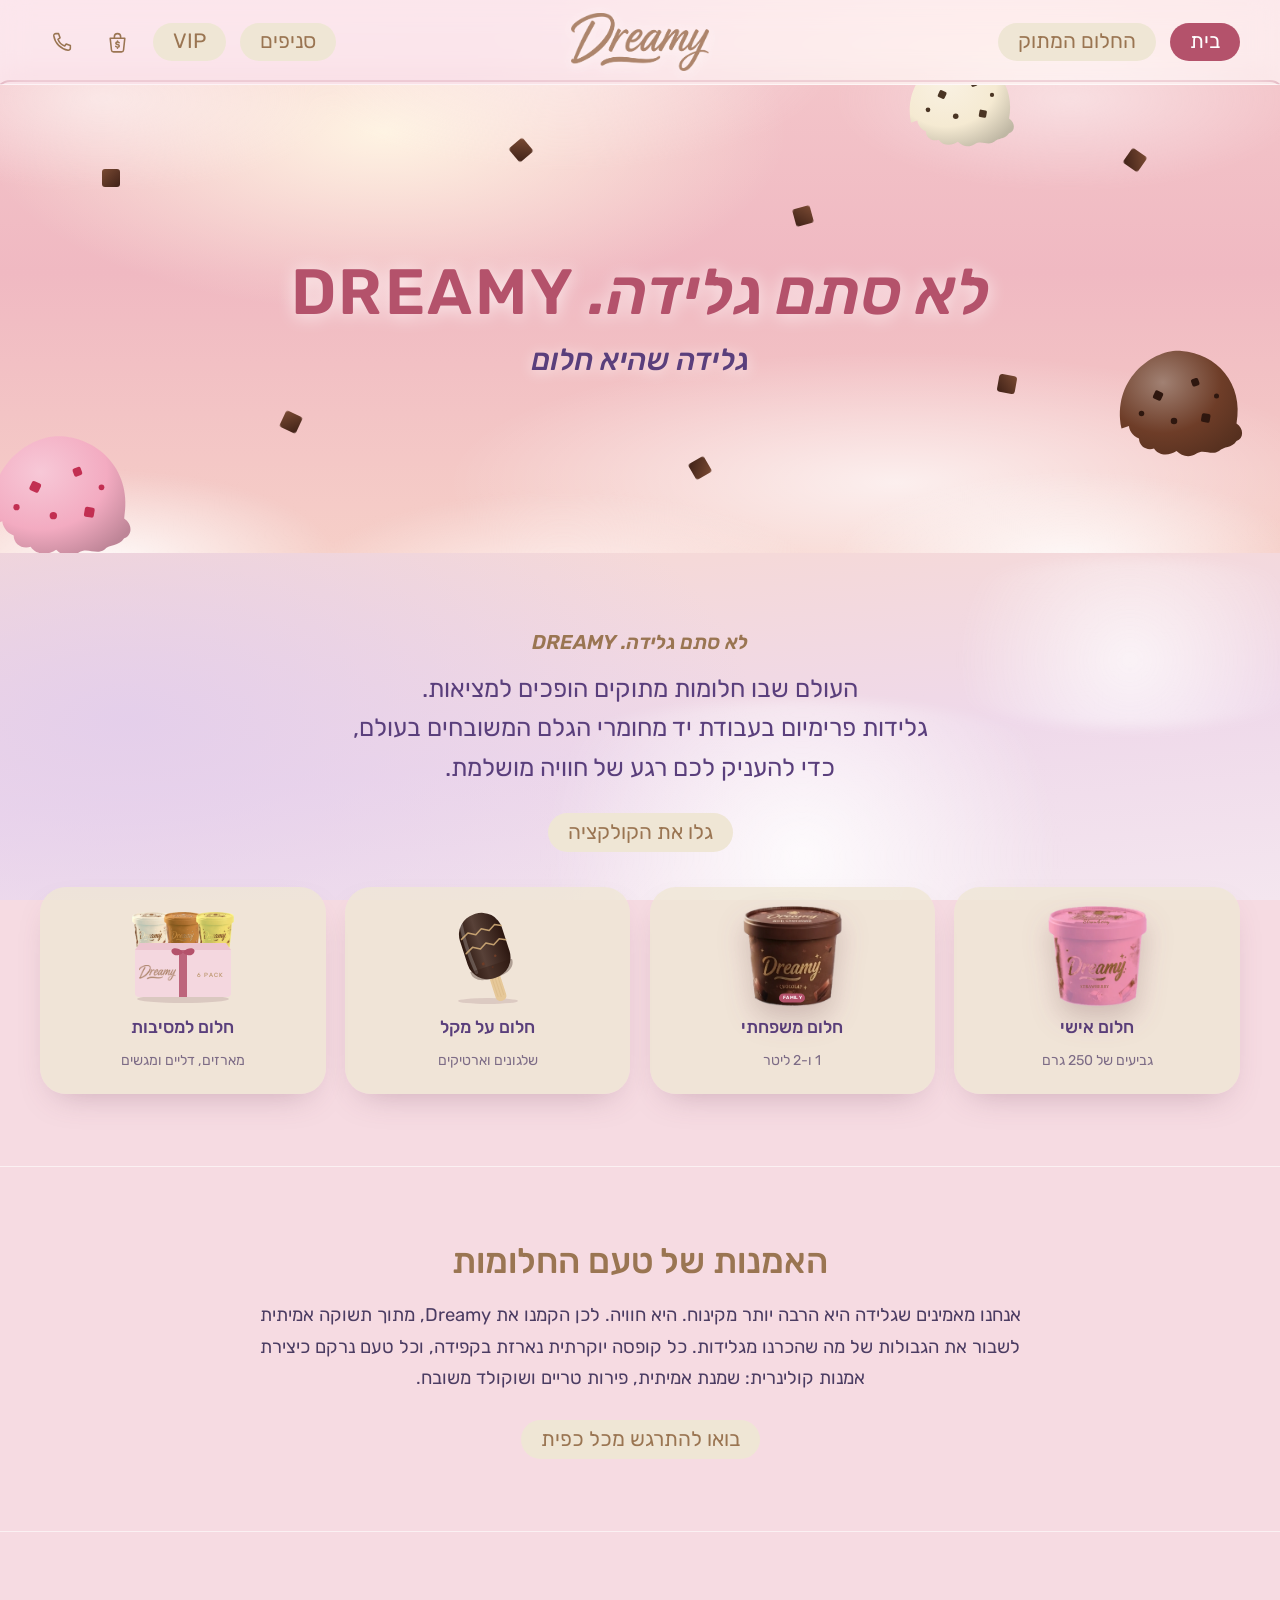
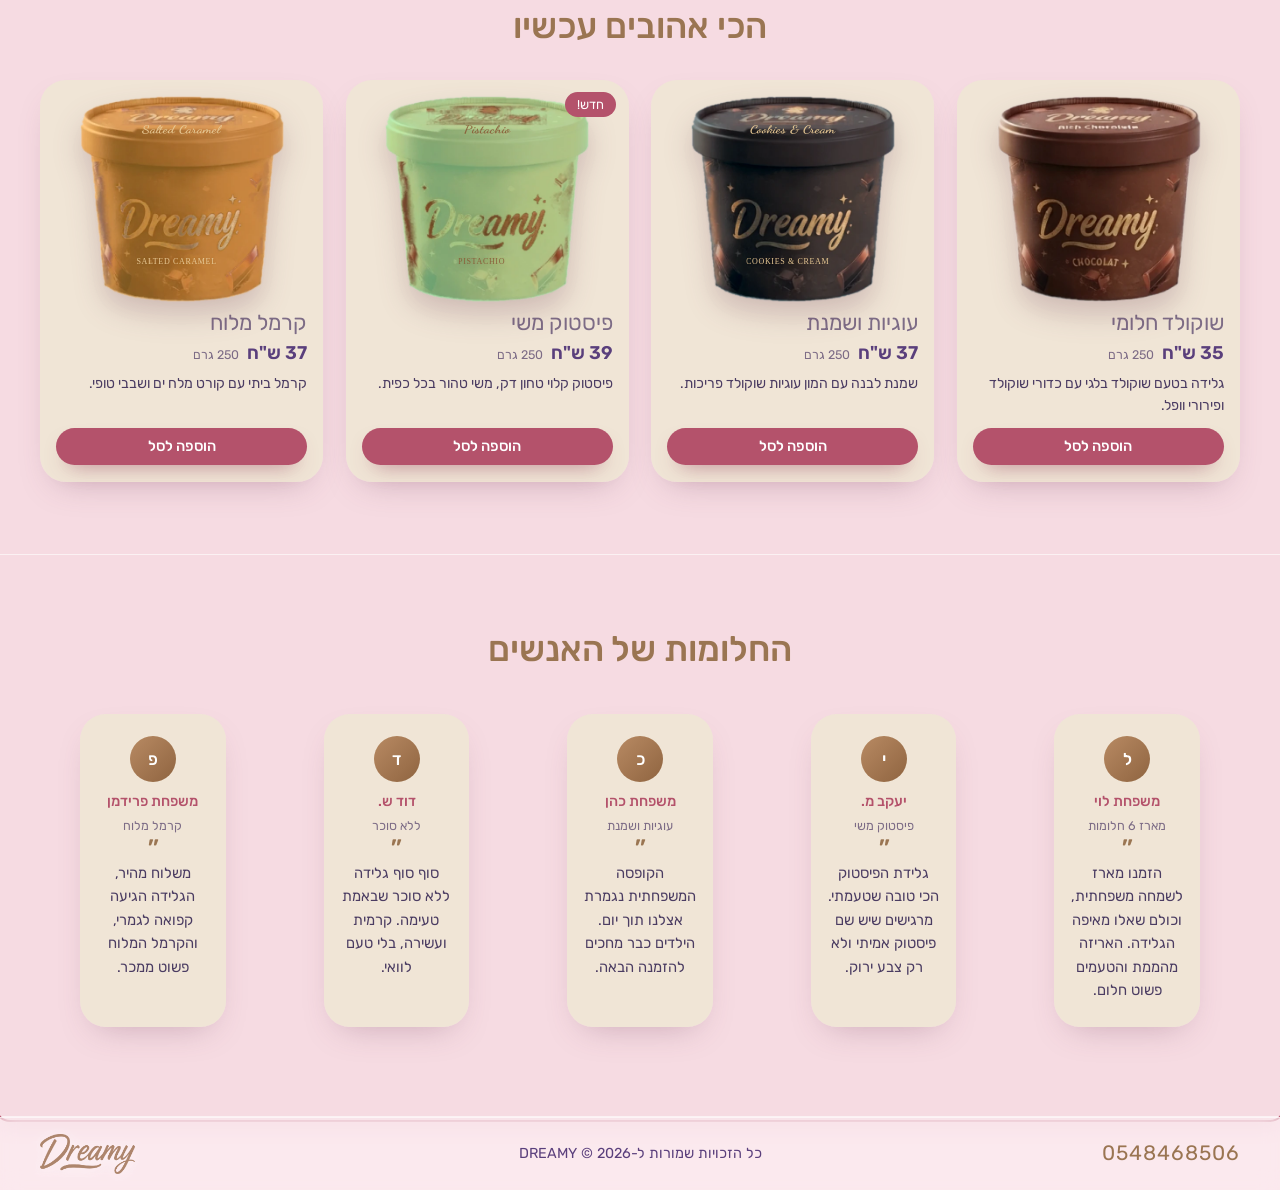
==== commit 39be89ca: "לוגו וקופסאות גלידה מקוריים הלוגו וקופסת השוקולד נלקחו מהקבצים המקוריים, בלי רקע. לכל טעם נוצרה קופס" ====
--- a/index.html
+++ b/index.html
@@ -27,7 +27,7 @@
       </nav>
 
       <a href="#home" class="logo" aria-label="Dreamy – לדף הבית">
-        <span class="logo-text">Dreamy</span>
+        <img src="images/logo.png" alt="Dreamy">
       </a>
 
       <nav class="nav nav-end" aria-label="ניווט משני">
@@ -62,7 +62,7 @@
     <div class="footer-inner">
       <a href="#" class="footer-phone" data-phone data-config="phone">0548468506</a>
       <p>כל הזכויות שמורות ל-DREAMY © <span id="year"></span></p>
-      <a href="#home" class="logo logo-sm" aria-label="Dreamy"><span class="logo-text">Dreamy</span></a>
+      <a href="#home" class="logo logo-sm" aria-label="Dreamy"><img src="images/logo.png" alt="Dreamy"></a>
     </div>
   </footer>
 
--- a/style.css
+++ b/style.css
@@ -188,7 +188,71 @@
   filter: drop-shadow(0 2px 2px rgba(255, 255, 255, .6));
 }
 
-.logo img { height: 56px; width: auto; }
+.logo img { height: 58px; width: auto; filter: drop-shadow(0 2px 6px rgba(255, 255, 255, .7)); }
+.logo-sm img { height: 40px; }
+
+/* ---------- קופסת גלידה (תמונה אמיתית + שם הטעם) ---------- */
+.tub {
+  position: relative;
+  display: block;
+  height: 100%;
+  max-width: 100%;
+  aspect-ratio: 466 / 471;
+  margin-inline: auto;
+  container-type: size;
+  direction: ltr;
+}
+
+.tub img {
+  width: 100%;
+  height: 100%;
+  object-fit: contain;
+  filter: drop-shadow(0 14px 14px rgba(90, 40, 60, .22));
+}
+
+.tub-lid,
+.tub-name,
+.tub-badge {
+  position: absolute;
+  left: 50%;
+  transform: translate(-50%, -50%);
+  white-space: nowrap;
+  pointer-events: none;
+}
+
+.tub-lid {
+  top: 16.2%;
+  font-family: var(--font-logo);
+  font-weight: 700;
+  font-size: 6.6cqh;
+  color: var(--tub-tx);
+  transform: translate(-51%, -50%) scaleY(.82);
+  opacity: .95;
+}
+
+.tub-name {
+  top: 80.6%;
+  left: 47.4%;
+  max-width: 54%;
+  overflow: hidden;
+  font-family: Georgia, "Times New Roman", serif;
+  font-size: 3.9cqh;
+  letter-spacing: .08em;
+  color: var(--tub-tx);
+  text-shadow: 0 0 .4em rgba(0, 0, 0, .12);
+}
+
+.tub-badge {
+  top: 92%;
+  padding: .15em .8em;
+  border-radius: 999px;
+  background: var(--maroon);
+  color: #fff;
+  font-family: var(--font);
+  font-size: 4.6cqh;
+  font-weight: 600;
+  letter-spacing: .06em;
+}
 
 .icon-btn {
   position: relative;
@@ -363,7 +427,7 @@
 }
 
 .cat-tile:hover { transform: translateY(-5px); }
-.cat-tile .art { width: 110px; height: 100px; }
+.cat-tile .art { width: 110px; height: 100px; display: grid; place-items: center; }
 .cat-tile strong { font-weight: 500; color: var(--purple); font-size: 1.1rem; }
 .cat-tile small { color: var(--muted); }
 
@@ -539,7 +603,8 @@
 @keyframes rise { from { opacity: 0; transform: translateY(16px); } }
 
 .card-art {
-  display: block;
+  display: grid;
+  place-items: center;
   aspect-ratio: 1 / .82;
   margin-bottom: .5rem;
 }
@@ -591,7 +656,7 @@
 
 .back-link:hover { color: var(--maroon); }
 
-.product-art { position: relative; aspect-ratio: 1 / .9; }
+.product-art { position: relative; aspect-ratio: 1 / .9; max-height: 440px; width: 100%; display: grid; place-items: center; }
 .product-art svg, .product-art img { width: 100%; height: 100%; object-fit: contain; filter: drop-shadow(0 30px 30px rgba(90, 40, 60, .25)); }
 
 .product-info h1 { margin-bottom: .6rem; font-size: clamp(1.9rem, 4vw, 2.8rem); font-weight: 400; color: var(--muted); }
@@ -842,7 +907,7 @@
   border-bottom: 1px dashed var(--line);
 }
 
-.line .thumb { width: 64px; height: 58px; border-radius: 14px; background: var(--beige); padding: 4px; }
+.line .thumb { width: 64px; height: 58px; border-radius: 14px; background: var(--beige); padding: 4px; display: grid; place-items: center; }
 .line .thumb svg, .line .thumb img { width: 100%; height: 100%; object-fit: contain; }
 .line h3 { margin: 0; font-size: 1rem; color: var(--purple); }
 .line .meta { font-size: .8rem; color: var(--muted); line-height: 1.4; }
